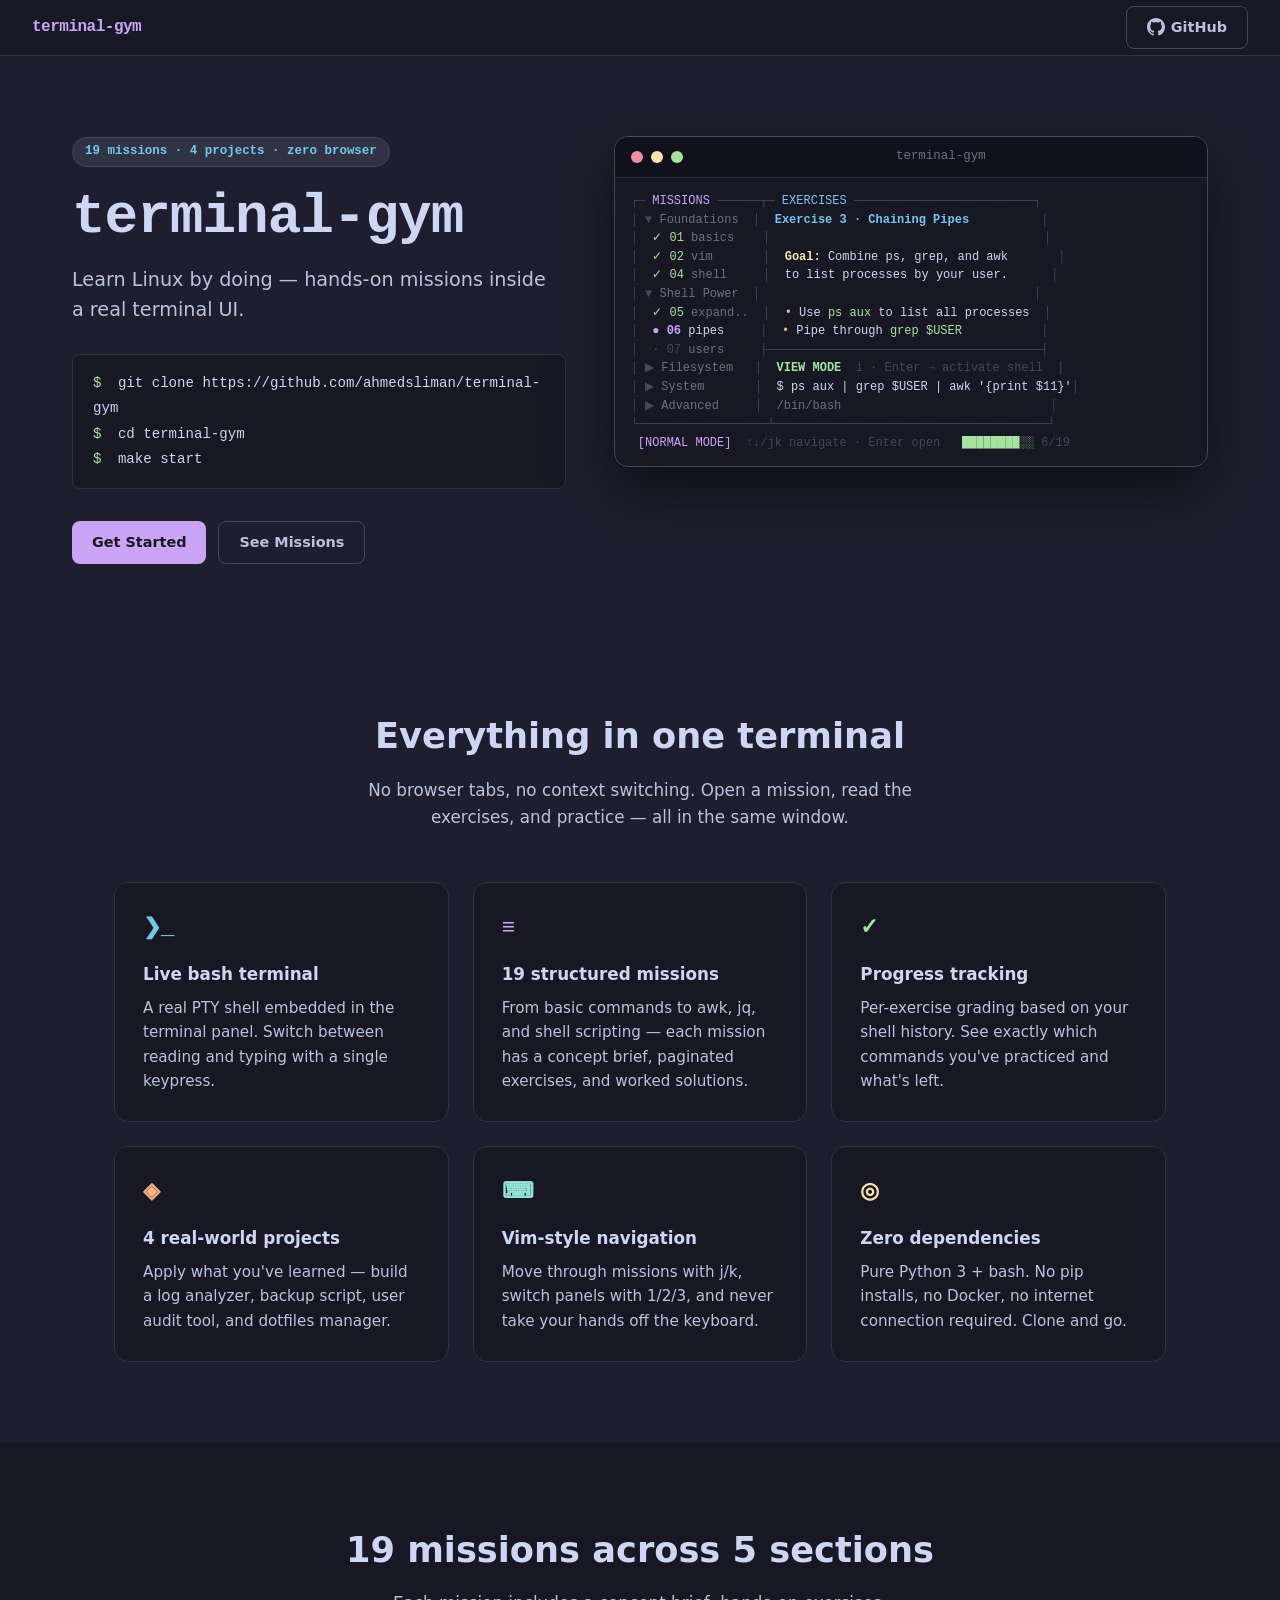
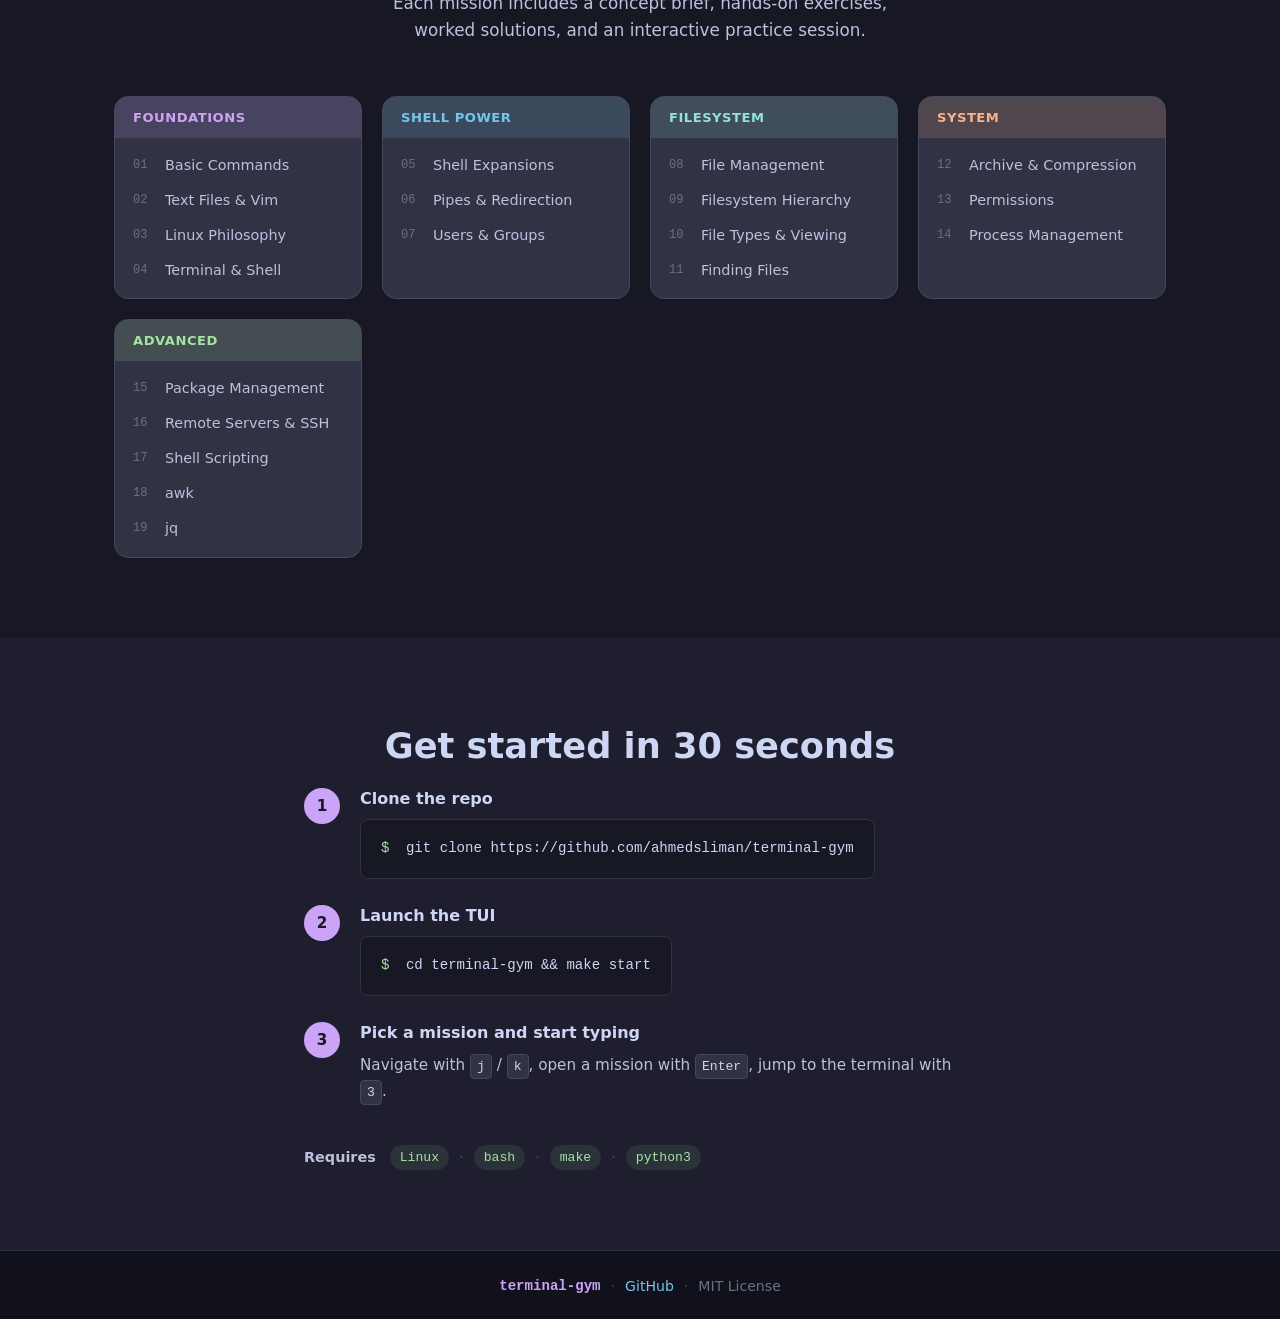
==== docs/index.html @ 7754f9b2 "Add GitHub Pages site (docs/) Dark Catppuccin Mocha themed landing page with: - TUI ASCII preview in" ====
<!DOCTYPE html>
<html lang="en">
<head>
  <meta charset="UTF-8" />
  <meta name="viewport" content="width=device-width, initial-scale=1.0" />
  <title>terminal-gym — Learn Linux by doing</title>
  <link rel="stylesheet" href="style.css" />
</head>
<body>

  <!-- ── Nav ─────────────────────────────────────────────────────────────── -->
  <nav>
    <span class="nav-logo">terminal-gym</span>
    <a href="https://github.com/ahmedsliman/terminal-gym" target="_blank" class="btn btn-ghost">
      <svg width="18" height="18" viewBox="0 0 24 24" fill="currentColor"><path d="M12 0C5.37 0 0 5.37 0 12c0 5.31 3.435 9.795 8.205 11.385.6.105.825-.255.825-.57 0-.285-.015-1.23-.015-2.235-3.015.555-3.795-.735-4.035-1.41-.135-.345-.72-1.41-1.23-1.695-.42-.225-1.02-.78-.015-.795.945-.015 1.62.87 1.845 1.23 1.08 1.815 2.805 1.305 3.495.99.105-.78.42-1.305.765-1.605-2.67-.3-5.46-1.335-5.46-5.925 0-1.305.465-2.385 1.23-3.225-.12-.3-.54-1.53.12-3.18 0 0 1.005-.315 3.3 1.23.96-.27 1.98-.405 3-.405s2.04.135 3 .405c2.295-1.56 3.3-1.23 3.3-1.23.66 1.65.24 2.88.12 3.18.765.84 1.23 1.905 1.23 3.225 0 4.605-2.805 5.625-5.475 5.925.435.375.81 1.095.81 2.22 0 1.605-.015 2.895-.015 3.3 0 .315.225.69.825.57A12.02 12.02 0 0 0 24 12c0-6.63-5.37-12-12-12z"/></svg>
      GitHub
    </a>
  </nav>

  <!-- ── Hero ─────────────────────────────────────────────────────────────── -->
  <header class="hero">
    <div class="hero-inner">
      <div class="badge">19 missions · 4 projects · zero browser</div>
      <h1>terminal-gym</h1>
      <p class="tagline">Learn Linux by doing — hands-on missions inside a real terminal UI.</p>
      <div class="codeblock hero-code">
        <span class="cb-prompt">$</span> git clone https://github.com/ahmedsliman/terminal-gym<br>
        <span class="cb-prompt">$</span> cd terminal-gym<br>
        <span class="cb-prompt">$</span> make start
      </div>
      <div class="hero-actions">
        <a href="https://github.com/ahmedsliman/terminal-gym" target="_blank" class="btn btn-primary">Get Started</a>
        <a href="#missions" class="btn btn-ghost">See Missions</a>
      </div>
    </div>

    <div class="tui-preview">
      <div class="tui-bar">
        <span class="tui-dot red"></span>
        <span class="tui-dot yellow"></span>
        <span class="tui-dot green"></span>
        <span class="tui-title">terminal-gym</span>
      </div>
      <pre class="tui-screen"><span class="dim">┌─</span><span class="mauve"> MISSIONS </span><span class="dim">──────┬─</span><span class="sapph"> EXERCISES </span><span class="dim">─────────────────────────┐</span>
<span class="dim">│</span> <span class="dim">▼</span> <span class="sub">Foundations  </span><span class="dim">│</span>  <span class="sapph bold">Exercise 3 · Chaining Pipes</span>          <span class="dim">│</span>
<span class="dim">│</span>  <span class="green">✓ 01</span> <span class="sub">basics    </span><span class="dim">│</span>                                      <span class="dim">│</span>
<span class="dim">│</span>  <span class="green">✓ 02</span> <span class="sub">vim       </span><span class="dim">│</span>  <span class="yellow bold">Goal:</span> <span class="text">Combine ps, grep, and awk</span>       <span class="dim">│</span>
<span class="dim">│</span>  <span class="green">✓ 04</span> <span class="sub">shell     </span><span class="dim">│</span>  <span class="text">to list processes by your user.</span>      <span class="dim">│</span>
<span class="dim">│</span> <span class="dim">▼</span> <span class="sub">Shell Power  </span><span class="dim">│</span>                                      <span class="dim">│</span>
<span class="dim">│</span>  <span class="green">✓ 05</span> <span class="sub">expand..  </span><span class="dim">│</span>  <span class="peach">•</span> <span class="text">Use </span><span class="grn">ps aux</span><span class="text"> to list all processes</span>  <span class="dim">│</span>
<span class="dim">│</span>  <span class="mauve bold">● 06</span> <span class="text">pipes     </span><span class="dim">│</span>  <span class="peach">•</span> <span class="text">Pipe through </span><span class="grn">grep $USER</span>           <span class="dim">│</span>
<span class="dim">│</span>  <span class="dim">· 07</span> <span class="sub">users     </span><span class="dim">├──────────────────────────────────────┤</span>
<span class="dim">│</span> <span class="dim">▶</span> <span class="sub">Filesystem   </span><span class="dim">│</span>  <span class="grn bold">VIEW MODE</span>  <span class="dim">i · Enter → activate shell</span>  <span class="dim">│</span>
<span class="dim">│</span> <span class="dim">▶</span> <span class="sub">System       </span><span class="dim">│</span>  <span class="text">$ ps aux | grep $USER | awk '{print $11}'</span><span class="dim">│</span>
<span class="dim">│</span> <span class="dim">▶</span> <span class="sub">Advanced     </span><span class="dim">│</span>  <span class="sub">/bin/bash</span>                             <span class="dim">│</span>
<span class="dim">└──────────────────┴──────────────────────────────────────┘</span>
 <span class="mauve">[NORMAL MODE]</span>  <span class="dim">↑↓/jk navigate · Enter open   </span><span class="grn">████████░░</span><span class="dim"> 6/19</span></pre>
    </div>
  </header>

  <!-- ── Features ─────────────────────────────────────────────────────────── -->
  <section class="section" id="features">
    <div class="container">
      <h2 class="section-title">Everything in one terminal</h2>
      <p class="section-sub">No browser tabs, no context switching. Open a mission, read the exercises, and practice — all in the same window.</p>
      <div class="features">

        <div class="feature">
          <div class="feature-icon sapph">❯_</div>
          <h3>Live bash terminal</h3>
          <p>A real PTY shell embedded in the terminal panel. Switch between reading and typing with a single keypress.</p>
        </div>

        <div class="feature">
          <div class="feature-icon mauve">≡</div>
          <h3>19 structured missions</h3>
          <p>From basic commands to awk, jq, and shell scripting — each mission has a concept brief, paginated exercises, and worked solutions.</p>
        </div>

        <div class="feature">
          <div class="feature-icon green">✓</div>
          <h3>Progress tracking</h3>
          <p>Per-exercise grading based on your shell history. See exactly which commands you've practiced and what's left.</p>
        </div>

        <div class="feature">
          <div class="feature-icon peach">◈</div>
          <h3>4 real-world projects</h3>
          <p>Apply what you've learned — build a log analyzer, backup script, user audit tool, and dotfiles manager.</p>
        </div>

        <div class="feature">
          <div class="feature-icon teal">⌨</div>
          <h3>Vim-style navigation</h3>
          <p>Move through missions with j/k, switch panels with 1/2/3, and never take your hands off the keyboard.</p>
        </div>

        <div class="feature">
          <div class="feature-icon yellow">◎</div>
          <h3>Zero dependencies</h3>
          <p>Pure Python 3 + bash. No pip installs, no Docker, no internet connection required. Clone and go.</p>
        </div>

      </div>
    </div>
  </section>

  <!-- ── Missions ──────────────────────────────────────────────────────────── -->
  <section class="section section-alt" id="missions">
    <div class="container">
      <h2 class="section-title">19 missions across 5 sections</h2>
      <p class="section-sub">Each mission includes a concept brief, hands-on exercises, worked solutions, and an interactive practice session.</p>

      <div class="missions-grid">

        <div class="mission-section">
          <div class="ms-header foundations">Foundations</div>
          <ul>
            <li><span class="num">01</span> Basic Commands</li>
            <li><span class="num">02</span> Text Files &amp; Vim</li>
            <li><span class="num">03</span> Linux Philosophy</li>
            <li><span class="num">04</span> Terminal &amp; Shell</li>
          </ul>
        </div>

        <div class="mission-section">
          <div class="ms-header shell-power">Shell Power</div>
          <ul>
            <li><span class="num">05</span> Shell Expansions</li>
            <li><span class="num">06</span> Pipes &amp; Redirection</li>
            <li><span class="num">07</span> Users &amp; Groups</li>
          </ul>
        </div>

        <div class="mission-section">
          <div class="ms-header filesystem">Filesystem</div>
          <ul>
            <li><span class="num">08</span> File Management</li>
            <li><span class="num">09</span> Filesystem Hierarchy</li>
            <li><span class="num">10</span> File Types &amp; Viewing</li>
            <li><span class="num">11</span> Finding Files</li>
          </ul>
        </div>

        <div class="mission-section">
          <div class="ms-header system">System</div>
          <ul>
            <li><span class="num">12</span> Archive &amp; Compression</li>
            <li><span class="num">13</span> Permissions</li>
            <li><span class="num">14</span> Process Management</li>
          </ul>
        </div>

        <div class="mission-section">
          <div class="ms-header advanced">Advanced</div>
          <ul>
            <li><span class="num">15</span> Package Management</li>
            <li><span class="num">16</span> Remote Servers &amp; SSH</li>
            <li><span class="num">17</span> Shell Scripting</li>
            <li><span class="num">18</span> awk</li>
            <li><span class="num">19</span> jq</li>
          </ul>
        </div>

      </div>
    </div>
  </section>

  <!-- ── Quick Start ───────────────────────────────────────────────────────── -->
  <section class="section" id="quickstart">
    <div class="container container-narrow">
      <h2 class="section-title">Get started in 30 seconds</h2>

      <div class="steps">
        <div class="step">
          <div class="step-num">1</div>
          <div class="step-body">
            <h4>Clone the repo</h4>
            <div class="codeblock">
              <span class="cb-prompt">$</span> git clone https://github.com/ahmedsliman/terminal-gym
            </div>
          </div>
        </div>

        <div class="step">
          <div class="step-num">2</div>
          <div class="step-body">
            <h4>Launch the TUI</h4>
            <div class="codeblock">
              <span class="cb-prompt">$</span> cd terminal-gym &amp;&amp; make start
            </div>
          </div>
        </div>

        <div class="step">
          <div class="step-num">3</div>
          <div class="step-body">
            <h4>Pick a mission and start typing</h4>
            <p class="step-desc">Navigate with <kbd>j</kbd> / <kbd>k</kbd>, open a mission with <kbd>Enter</kbd>, jump to the terminal with <kbd>3</kbd>.</p>
          </div>
        </div>
      </div>

      <div class="requires">
        <span class="req-label">Requires</span>
        <span class="req-item">Linux</span>
        <span class="req-sep">·</span>
        <span class="req-item">bash</span>
        <span class="req-sep">·</span>
        <span class="req-item">make</span>
        <span class="req-sep">·</span>
        <span class="req-item">python3</span>
      </div>
    </div>
  </section>

  <!-- ── Footer ───────────────────────────────────────────────────────────── -->
  <footer>
    <div class="container">
      <span class="footer-name">terminal-gym</span>
      <span class="footer-sep">·</span>
      <a href="https://github.com/ahmedsliman/terminal-gym" target="_blank">GitHub</a>
      <span class="footer-sep">·</span>
      <span class="dim">MIT License</span>
    </div>
  </footer>

</body>
</html>
---- docs/style.css ----
/* ── Catppuccin Mocha ────────────────────────────────────────────────────── */
:root {
  --base:    #1e1e2e;
  --mantle:  #181825;
  --crust:   #11111b;
  --surf0:   #313244;
  --surf1:   #45475a;
  --overlay: #6c7086;
  --sub1:    #bac2de;
  --text:    #cdd6f4;
  --green:   #a6e3a1;
  --blue:    #89b4fa;
  --mauve:   #cba4f7;
  --sapph:   #74c7ec;
  --teal:    #94e2d5;
  --peach:   #fab387;
  --yellow:  #f9e2af;
  --red:     #f38ba8;

  --radius: 8px;
  --radius-lg: 14px;
  --font-mono: 'JetBrains Mono', 'Fira Code', 'Cascadia Code', monospace;
  --font-sans: system-ui, -apple-system, 'Segoe UI', sans-serif;
}

/* ── Reset ───────────────────────────────────────────────────────────────── */
*, *::before, *::after { box-sizing: border-box; margin: 0; padding: 0; }
html { scroll-behavior: smooth; }
body {
  background: var(--base);
  color: var(--text);
  font-family: var(--font-sans);
  font-size: 16px;
  line-height: 1.6;
  -webkit-font-smoothing: antialiased;
}
a { color: var(--sapph); text-decoration: none; }
a:hover { color: var(--blue); }

/* ── Layout helpers ──────────────────────────────────────────────────────── */
.container       { max-width: 1100px; margin: 0 auto; padding: 0 24px; }
.container-narrow{ max-width: 720px;  margin: 0 auto; padding: 0 24px; }

/* ── Nav ─────────────────────────────────────────────────────────────────── */
nav {
  position: sticky; top: 0; z-index: 100;
  background: rgba(24,24,37,.85);
  backdrop-filter: blur(12px);
  border-bottom: 1px solid var(--surf0);
  display: flex; align-items: center; justify-content: space-between;
  padding: 0 32px; height: 56px;
}
.nav-logo {
  font-family: var(--font-mono);
  font-size: 1rem; font-weight: 700;
  color: var(--mauve);
  letter-spacing: -.5px;
}

/* ── Buttons ─────────────────────────────────────────────────────────────── */
.btn {
  display: inline-flex; align-items: center; gap: 6px;
  padding: 9px 20px; border-radius: var(--radius);
  font-size: .9rem; font-weight: 600; cursor: pointer;
  transition: opacity .15s, transform .1s;
  border: none;
}
.btn:hover { opacity: .85; transform: translateY(-1px); }
.btn-primary {
  background: var(--mauve);
  color: var(--mantle);
}
.btn-ghost {
  background: transparent;
  color: var(--sub1);
  border: 1px solid var(--surf1);
}
.btn-ghost:hover { color: var(--text); border-color: var(--overlay); }

/* ── Hero ────────────────────────────────────────────────────────────────── */
.hero {
  display: flex; align-items: flex-start;
  gap: 48px; padding: 80px 32px 64px;
  max-width: 1200px; margin: 0 auto;
  flex-wrap: wrap;
}
.hero-inner { flex: 1; min-width: 300px; }

.badge {
  display: inline-block;
  background: var(--surf0);
  color: var(--sapph);
  font-family: var(--font-mono);
  font-size: .78rem; font-weight: 600;
  padding: 4px 12px; border-radius: 20px;
  margin-bottom: 20px;
  border: 1px solid var(--surf1);
}

.hero h1 {
  font-family: var(--font-mono);
  font-size: clamp(2.2rem, 5vw, 3.5rem);
  font-weight: 800;
  color: var(--text);
  letter-spacing: -1px;
  margin-bottom: 16px;
  line-height: 1.1;
}

.tagline {
  font-size: 1.2rem;
  color: var(--sub1);
  max-width: 480px;
  margin-bottom: 28px;
}

.hero-code {
  margin-bottom: 32px;
  font-size: .88rem;
  line-height: 2;
}

.hero-actions { display: flex; gap: 12px; flex-wrap: wrap; }

/* ── TUI Preview ─────────────────────────────────────────────────────────── */
.tui-preview {
  flex: 1.2; min-width: 340px;
  background: var(--mantle);
  border: 1px solid var(--surf1);
  border-radius: var(--radius-lg);
  overflow: hidden;
  box-shadow: 0 24px 60px rgba(0,0,0,.5);
}

.tui-bar {
  display: flex; align-items: center; gap: 8px;
  background: var(--crust);
  padding: 10px 16px;
  border-bottom: 1px solid var(--surf0);
}
.tui-dot {
  width: 12px; height: 12px; border-radius: 50%;
}
.tui-dot.red    { background: var(--red); }
.tui-dot.yellow { background: var(--yellow); }
.tui-dot.green  { background: var(--green); }
.tui-title {
  font-family: var(--font-mono);
  font-size: .78rem;
  color: var(--overlay);
  margin-left: auto; margin-right: auto;
}

.tui-screen {
  font-family: var(--font-mono);
  font-size: .75rem;
  line-height: 1.55;
  padding: 14px 16px;
  white-space: pre;
  overflow-x: auto;
  color: var(--text);
}

/* inline color helpers for tui-screen */
.tui-screen .dim    { color: var(--surf1); }
.tui-screen .sub    { color: var(--overlay); }
.tui-screen .text   { color: var(--text); }
.tui-screen .sapph  { color: var(--sapph); }
.tui-screen .mauve  { color: var(--mauve); }
.tui-screen .green  { color: var(--green); }
.tui-screen .grn    { color: var(--green); }
.tui-screen .peach  { color: var(--peach); }
.tui-screen .yellow { color: var(--yellow); }
.tui-screen .teal   { color: var(--teal); }
.tui-screen .bold   { font-weight: 700; }

/* ── Code blocks ─────────────────────────────────────────────────────────── */
.codeblock {
  background: var(--mantle);
  border: 1px solid var(--surf0);
  border-radius: var(--radius);
  padding: 16px 20px;
  font-family: var(--font-mono);
  color: var(--text);
  font-size: .88rem;
  line-height: 1.8;
}
.cb-prompt { color: var(--green); user-select: none; margin-right: 8px; }

/* ── Sections ────────────────────────────────────────────────────────────── */
.section { padding: 80px 0; }
.section-alt { background: var(--mantle); }

.section-title {
  font-size: clamp(1.6rem, 3vw, 2.2rem);
  font-weight: 700;
  text-align: center;
  margin-bottom: 12px;
  color: var(--text);
}
.section-sub {
  text-align: center;
  color: var(--sub1);
  max-width: 560px;
  margin: 0 auto 52px;
  font-size: 1.05rem;
}

/* ── Features grid ───────────────────────────────────────────────────────── */
.features {
  display: grid;
  grid-template-columns: repeat(auto-fit, minmax(280px, 1fr));
  gap: 24px;
}
.feature {
  background: var(--mantle);
  border: 1px solid var(--surf0);
  border-radius: var(--radius-lg);
  padding: 28px;
  transition: border-color .2s, transform .2s;
}
.feature:hover { border-color: var(--surf1); transform: translateY(-2px); }
.section-alt .feature { background: var(--surf0); }

.feature-icon {
  font-family: var(--font-mono);
  font-size: 1.4rem; font-weight: 800;
  margin-bottom: 14px;
}
.feature-icon.sapph  { color: var(--sapph); }
.feature-icon.mauve  { color: var(--mauve); }
.feature-icon.green  { color: var(--green); }
.feature-icon.peach  { color: var(--peach); }
.feature-icon.teal   { color: var(--teal);  }
.feature-icon.yellow { color: var(--yellow);}

.feature h3 {
  font-size: 1.05rem; font-weight: 700;
  color: var(--text);
  margin-bottom: 8px;
}
.feature p { color: var(--sub1); font-size: .95rem; line-height: 1.6; }

/* ── Missions grid ───────────────────────────────────────────────────────── */
.missions-grid {
  display: grid;
  grid-template-columns: repeat(auto-fit, minmax(200px, 1fr));
  gap: 20px;
}
.mission-section {
  background: var(--surf0);
  border-radius: var(--radius-lg);
  overflow: hidden;
  border: 1px solid var(--surf1);
}
.ms-header {
  padding: 10px 18px;
  font-size: .82rem; font-weight: 700;
  letter-spacing: .5px;
  text-transform: uppercase;
}
.ms-header.foundations { background: rgba(203,164,247,.15); color: var(--mauve); }
.ms-header.shell-power { background: rgba(116,199,236,.15); color: var(--sapph); }
.ms-header.filesystem  { background: rgba(148,226,213,.15); color: var(--teal);  }
.ms-header.system      { background: rgba(250,179,135,.15); color: var(--peach); }
.ms-header.advanced    { background: rgba(166,227,161,.15); color: var(--green); }

.mission-section ul {
  list-style: none;
  padding: 10px 0;
}
.mission-section li {
  display: flex; align-items: center; gap: 10px;
  padding: 6px 18px;
  color: var(--sub1);
  font-size: .9rem;
  transition: background .1s;
}
.mission-section li:hover { background: var(--surf1); color: var(--text); }
.num {
  font-family: var(--font-mono);
  font-size: .75rem;
  color: var(--overlay);
  min-width: 22px;
}

/* ── Steps ───────────────────────────────────────────────────────────────── */
.steps { display: flex; flex-direction: column; gap: 24px; margin-bottom: 40px; }
.step  { display: flex; align-items: flex-start; gap: 20px; }
.step-num {
  flex-shrink: 0;
  width: 36px; height: 36px;
  border-radius: 50%;
  background: var(--mauve);
  color: var(--mantle);
  font-weight: 800; font-size: .95rem;
  display: flex; align-items: center; justify-content: center;
  margin-top: 2px;
}
.step-body h4 {
  font-size: 1rem; font-weight: 700;
  color: var(--text);
  margin-bottom: 8px;
}
.step-desc {
  color: var(--sub1);
  font-size: .95rem;
  margin-top: 8px;
}

kbd {
  display: inline-block;
  background: var(--surf0);
  border: 1px solid var(--surf1);
  border-radius: 4px;
  padding: 1px 6px;
  font-family: var(--font-mono);
  font-size: .82rem;
  color: var(--text);
}

/* ── Requires ────────────────────────────────────────────────────────────── */
.requires {
  display: flex; align-items: center; gap: 10px;
  flex-wrap: wrap;
  color: var(--overlay);
  font-size: .9rem;
}
.req-label {
  font-weight: 700;
  color: var(--sub1);
  margin-right: 4px;
}
.req-item {
  font-family: var(--font-mono);
  font-size: .82rem;
  color: var(--green);
  background: rgba(166,227,161,.1);
  padding: 2px 10px;
  border-radius: 20px;
}
.req-sep { color: var(--surf1); }

/* ── Footer ──────────────────────────────────────────────────────────────── */
footer {
  background: var(--crust);
  border-top: 1px solid var(--surf0);
  padding: 24px;
  text-align: center;
  font-size: .88rem;
  color: var(--overlay);
}
footer .container { display: flex; justify-content: center; align-items: center; gap: 10px; }
.footer-name { font-family: var(--font-mono); font-weight: 700; color: var(--mauve); }
.footer-sep  { color: var(--surf1); }

/* ── Responsive ──────────────────────────────────────────────────────────── */
@media (max-width: 768px) {
  .hero { flex-direction: column; padding: 48px 20px 40px; gap: 36px; }
  .tui-preview { width: 100%; }
  nav { padding: 0 20px; }
  .section { padding: 56px 0; }
}
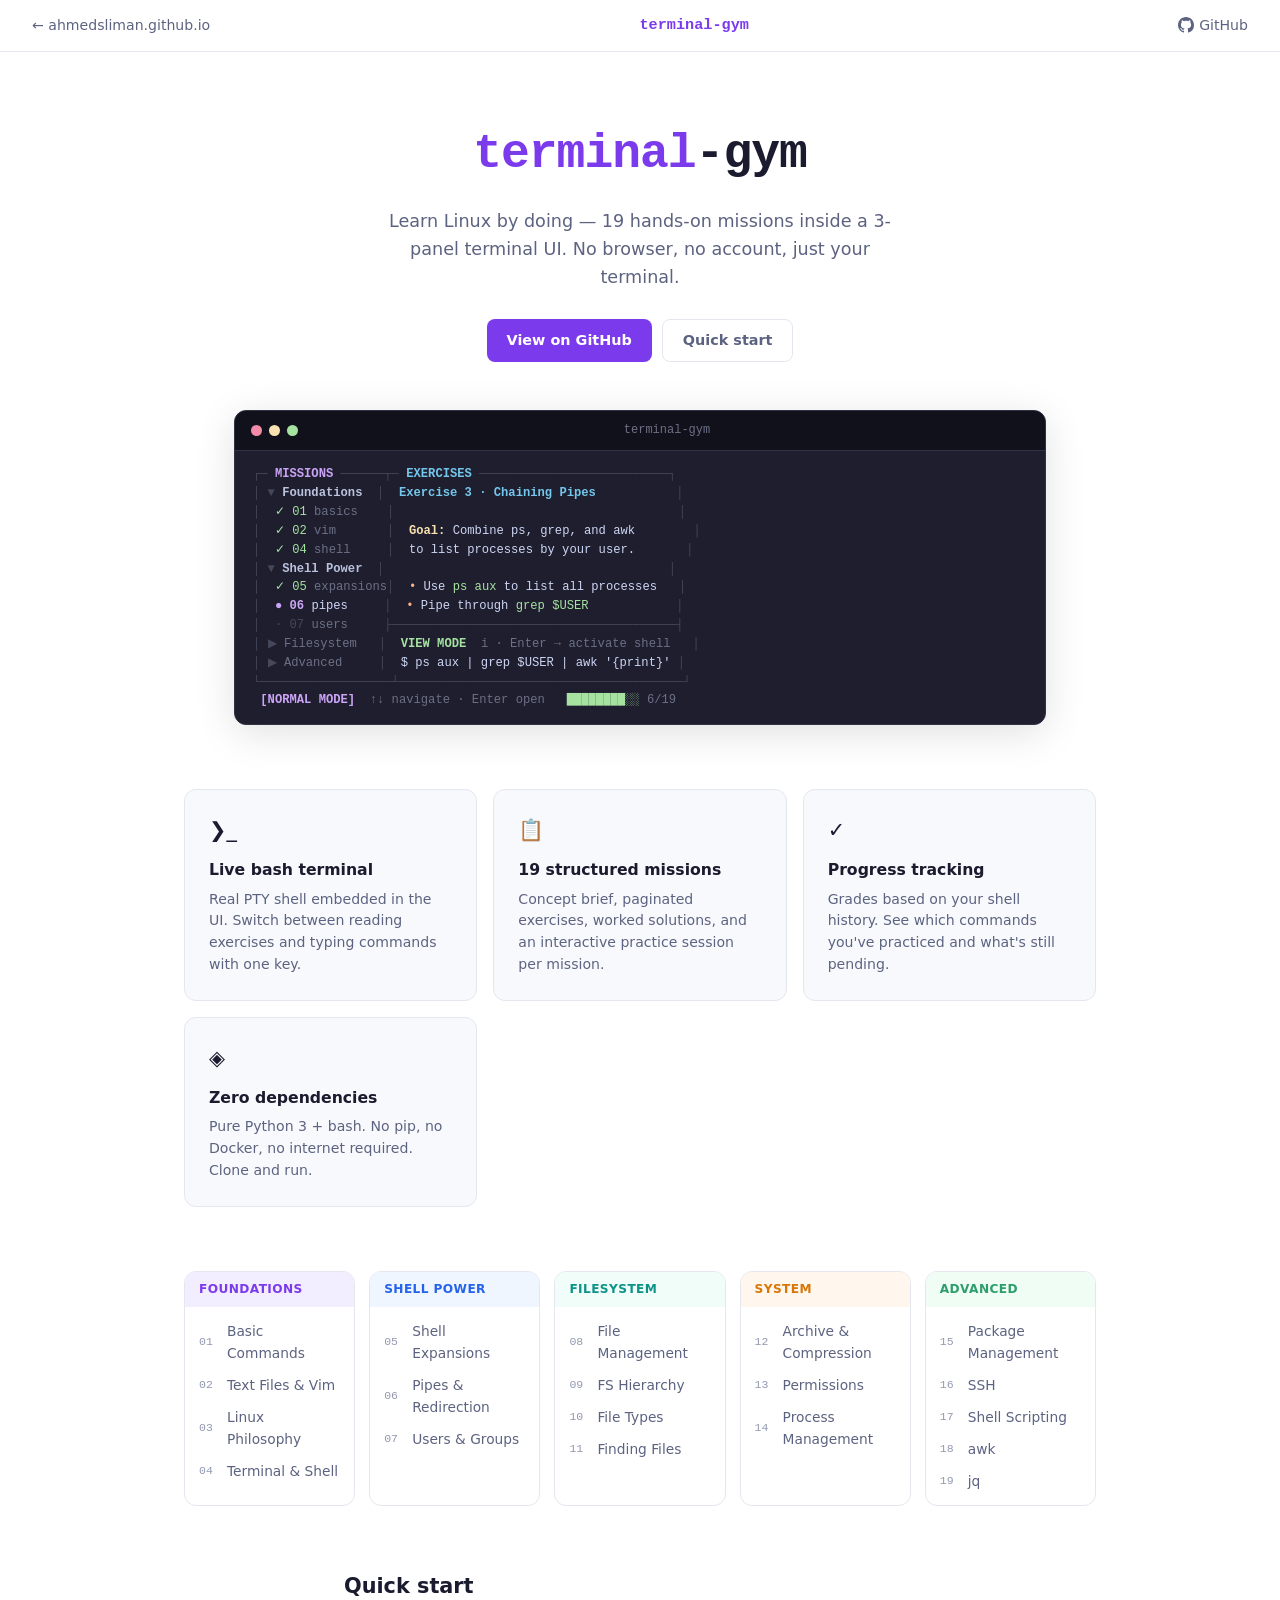
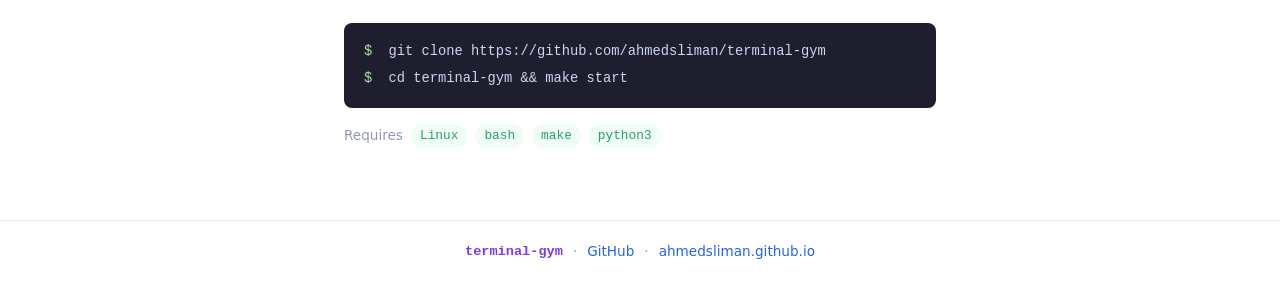
==== commit aece1b9a: "Redesign site: light theme, shorter layout, back-link to portfolio - Light color scheme (white/grey," ====
--- a/docs/index.html
+++ b/docs/index.html
@@ -8,221 +8,152 @@
 </head>
 <body>
 
-  <!-- ── Nav ─────────────────────────────────────────────────────────────── -->
   <nav>
+    <a href="https://ahmedsliman.github.io/" class="nav-back">
+      ← ahmedsliman.github.io
+    </a>
     <span class="nav-logo">terminal-gym</span>
-    <a href="https://github.com/ahmedsliman/terminal-gym" target="_blank" class="btn btn-ghost">
-      <svg width="18" height="18" viewBox="0 0 24 24" fill="currentColor"><path d="M12 0C5.37 0 0 5.37 0 12c0 5.31 3.435 9.795 8.205 11.385.6.105.825-.255.825-.57 0-.285-.015-1.23-.015-2.235-3.015.555-3.795-.735-4.035-1.41-.135-.345-.72-1.41-1.23-1.695-.42-.225-1.02-.78-.015-.795.945-.015 1.62.87 1.845 1.23 1.08 1.815 2.805 1.305 3.495.99.105-.78.42-1.305.765-1.605-2.67-.3-5.46-1.335-5.46-5.925 0-1.305.465-2.385 1.23-3.225-.12-.3-.54-1.53.12-3.18 0 0 1.005-.315 3.3 1.23.96-.27 1.98-.405 3-.405s2.04.135 3 .405c2.295-1.56 3.3-1.23 3.3-1.23.66 1.65.24 2.88.12 3.18.765.84 1.23 1.905 1.23 3.225 0 4.605-2.805 5.625-5.475 5.925.435.375.81 1.095.81 2.22 0 1.605-.015 2.895-.015 3.3 0 .315.225.69.825.57A12.02 12.02 0 0 0 24 12c0-6.63-5.37-12-12-12z"/></svg>
+    <a href="https://github.com/ahmedsliman/terminal-gym" target="_blank" class="nav-gh">
+      <svg width="16" height="16" viewBox="0 0 24 24" fill="currentColor"><path d="M12 0C5.37 0 0 5.37 0 12c0 5.31 3.435 9.795 8.205 11.385.6.105.825-.255.825-.57 0-.285-.015-1.23-.015-2.235-3.015.555-3.795-.735-4.035-1.41-.135-.345-.72-1.41-1.23-1.695-.42-.225-1.02-.78-.015-.795.945-.015 1.62.87 1.845 1.23 1.08 1.815 2.805 1.305 3.495.99.105-.78.42-1.305.765-1.605-2.67-.3-5.46-1.335-5.46-5.925 0-1.305.465-2.385 1.23-3.225-.12-.3-.54-1.53.12-3.18 0 0 1.005-.315 3.3 1.23.96-.27 1.98-.405 3-.405s2.04.135 3 .405c2.295-1.56 3.3-1.23 3.3-1.23.66 1.65.24 2.88.12 3.18.765.84 1.23 1.905 1.23 3.225 0 4.605-2.805 5.625-5.475 5.925.435.375.81 1.095.81 2.22 0 1.605-.015 2.895-.015 3.3 0 .315.225.69.825.57A12.02 12.02 0 0 0 24 12c0-6.63-5.37-12-12-12z"/></svg>
       GitHub
     </a>
   </nav>
 
-  <!-- ── Hero ─────────────────────────────────────────────────────────────── -->
-  <header class="hero">
-    <div class="hero-inner">
-      <div class="badge">19 missions · 4 projects · zero browser</div>
-      <h1>terminal-gym</h1>
-      <p class="tagline">Learn Linux by doing — hands-on missions inside a real terminal UI.</p>
-      <div class="codeblock hero-code">
-        <span class="cb-prompt">$</span> git clone https://github.com/ahmedsliman/terminal-gym<br>
-        <span class="cb-prompt">$</span> cd terminal-gym<br>
-        <span class="cb-prompt">$</span> make start
-      </div>
-      <div class="hero-actions">
-        <a href="https://github.com/ahmedsliman/terminal-gym" target="_blank" class="btn btn-primary">Get Started</a>
-        <a href="#missions" class="btn btn-ghost">See Missions</a>
-      </div>
+  <!-- Hero -->
+  <section class="hero">
+    <h1><span>terminal</span>-gym</h1>
+    <p>Learn Linux by doing — 19 hands-on missions inside a 3-panel terminal UI. No browser, no account, just your terminal.</p>
+    <div class="hero-actions">
+      <a href="https://github.com/ahmedsliman/terminal-gym" target="_blank" class="btn btn-primary">View on GitHub</a>
+      <a href="#quickstart" class="btn btn-ghost">Quick start</a>
     </div>
+  </section>
 
+  <!-- TUI preview -->
+  <div class="tui-wrap">
     <div class="tui-preview">
       <div class="tui-bar">
-        <span class="tui-dot red"></span>
-        <span class="tui-dot yellow"></span>
-        <span class="tui-dot green"></span>
+        <span class="tui-dot r"></span>
+        <span class="tui-dot y"></span>
+        <span class="tui-dot g"></span>
         <span class="tui-title">terminal-gym</span>
       </div>
-      <pre class="tui-screen"><span class="dim">┌─</span><span class="mauve"> MISSIONS </span><span class="dim">──────┬─</span><span class="sapph"> EXERCISES </span><span class="dim">─────────────────────────┐</span>
-<span class="dim">│</span> <span class="dim">▼</span> <span class="sub">Foundations  </span><span class="dim">│</span>  <span class="sapph bold">Exercise 3 · Chaining Pipes</span>          <span class="dim">│</span>
-<span class="dim">│</span>  <span class="green">✓ 01</span> <span class="sub">basics    </span><span class="dim">│</span>                                      <span class="dim">│</span>
-<span class="dim">│</span>  <span class="green">✓ 02</span> <span class="sub">vim       </span><span class="dim">│</span>  <span class="yellow bold">Goal:</span> <span class="text">Combine ps, grep, and awk</span>       <span class="dim">│</span>
-<span class="dim">│</span>  <span class="green">✓ 04</span> <span class="sub">shell     </span><span class="dim">│</span>  <span class="text">to list processes by your user.</span>      <span class="dim">│</span>
-<span class="dim">│</span> <span class="dim">▼</span> <span class="sub">Shell Power  </span><span class="dim">│</span>                                      <span class="dim">│</span>
-<span class="dim">│</span>  <span class="green">✓ 05</span> <span class="sub">expand..  </span><span class="dim">│</span>  <span class="peach">•</span> <span class="text">Use </span><span class="grn">ps aux</span><span class="text"> to list all processes</span>  <span class="dim">│</span>
-<span class="dim">│</span>  <span class="mauve bold">● 06</span> <span class="text">pipes     </span><span class="dim">│</span>  <span class="peach">•</span> <span class="text">Pipe through </span><span class="grn">grep $USER</span>           <span class="dim">│</span>
-<span class="dim">│</span>  <span class="dim">· 07</span> <span class="sub">users     </span><span class="dim">├──────────────────────────────────────┤</span>
-<span class="dim">│</span> <span class="dim">▶</span> <span class="sub">Filesystem   </span><span class="dim">│</span>  <span class="grn bold">VIEW MODE</span>  <span class="dim">i · Enter → activate shell</span>  <span class="dim">│</span>
-<span class="dim">│</span> <span class="dim">▶</span> <span class="sub">System       </span><span class="dim">│</span>  <span class="text">$ ps aux | grep $USER | awk '{print $11}'</span><span class="dim">│</span>
-<span class="dim">│</span> <span class="dim">▶</span> <span class="sub">Advanced     </span><span class="dim">│</span>  <span class="sub">/bin/bash</span>                             <span class="dim">│</span>
-<span class="dim">└──────────────────┴──────────────────────────────────────┘</span>
- <span class="mauve">[NORMAL MODE]</span>  <span class="dim">↑↓/jk navigate · Enter open   </span><span class="grn">████████░░</span><span class="dim"> 6/19</span></pre>
+      <pre class="tui-screen"><span class="d">┌─</span><span class="mv b"> MISSIONS </span><span class="d">──────┬─</span><span class="sp b"> EXERCISES </span><span class="d">──────────────────────────┐</span>
+<span class="d">│</span> <span class="d">▼</span> <span class="b" style="color:#bac2de">Foundations  </span><span class="d">│</span>  <span class="sp b">Exercise 3 · Chaining Pipes</span>           <span class="d">│</span>
+<span class="d">│</span>  <span class="gn">✓ 01</span> <span class="s">basics    </span><span class="d">│</span>                                       <span class="d">│</span>
+<span class="d">│</span>  <span class="gn">✓ 02</span> <span class="s">vim       </span><span class="d">│</span>  <span class="yl">Goal:</span> <span class="t">Combine ps, grep, and awk</span>        <span class="d">│</span>
+<span class="d">│</span>  <span class="gn">✓ 04</span> <span class="s">shell     </span><span class="d">│</span>  <span class="t">to list processes by your user.</span>       <span class="d">│</span>
+<span class="d">│</span> <span class="d">▼</span> <span class="b" style="color:#bac2de">Shell Power  </span><span class="d">│</span>                                       <span class="d">│</span>
+<span class="d">│</span>  <span class="gn">✓ 05</span> <span class="s">expansions</span><span class="d">│</span>  <span class="pc">•</span> <span class="t">Use </span><span class="gn">ps aux</span><span class="t"> to list all processes</span>   <span class="d">│</span>
+<span class="d">│</span>  <span class="mv b">● 06</span> <span class="t">pipes     </span><span class="d">│</span>  <span class="pc">•</span> <span class="t">Pipe through </span><span class="gn">grep $USER</span>            <span class="d">│</span>
+<span class="d">│</span>  <span class="d">· 07</span> <span class="s">users     </span><span class="d">├───────────────────────────────────────┤</span>
+<span class="d">│</span> <span class="d">▶</span> <span class="s">Filesystem   </span><span class="d">│</span>  <span class="gn b">VIEW MODE</span>  <span class="s">i · Enter → activate shell</span>   <span class="d">│</span>
+<span class="d">│</span> <span class="d">▶</span> <span class="s">Advanced     </span><span class="d">│</span>  <span class="t">$ ps aux | grep $USER | awk '{print}'</span> <span class="d">│</span>
+<span class="d">└──────────────────┴───────────────────────────────────────┘</span>
+ <span class="mv">[NORMAL MODE]</span>  <span class="s">↑↓ navigate · Enter open</span>   <span class="gn">████████░░</span><span class="s"> 6/19</span></pre>
     </div>
-  </header>
+  </div>
 
-  <!-- ── Features ─────────────────────────────────────────────────────────── -->
-  <section class="section" id="features">
+  <!-- Features -->
+  <section class="features">
     <div class="container">
-      <h2 class="section-title">Everything in one terminal</h2>
-      <p class="section-sub">No browser tabs, no context switching. Open a mission, read the exercises, and practice — all in the same window.</p>
-      <div class="features">
-
-        <div class="feature">
-          <div class="feature-icon sapph">❯_</div>
-          <h3>Live bash terminal</h3>
-          <p>A real PTY shell embedded in the terminal panel. Switch between reading and typing with a single keypress.</p>
-        </div>
-
-        <div class="feature">
-          <div class="feature-icon mauve">≡</div>
-          <h3>19 structured missions</h3>
-          <p>From basic commands to awk, jq, and shell scripting — each mission has a concept brief, paginated exercises, and worked solutions.</p>
-        </div>
-
-        <div class="feature">
-          <div class="feature-icon green">✓</div>
-          <h3>Progress tracking</h3>
-          <p>Per-exercise grading based on your shell history. See exactly which commands you've practiced and what's left.</p>
-        </div>
-
-        <div class="feature">
-          <div class="feature-icon peach">◈</div>
-          <h3>4 real-world projects</h3>
-          <p>Apply what you've learned — build a log analyzer, backup script, user audit tool, and dotfiles manager.</p>
-        </div>
-
-        <div class="feature">
-          <div class="feature-icon teal">⌨</div>
-          <h3>Vim-style navigation</h3>
-          <p>Move through missions with j/k, switch panels with 1/2/3, and never take your hands off the keyboard.</p>
-        </div>
-
-        <div class="feature">
-          <div class="feature-icon yellow">◎</div>
-          <h3>Zero dependencies</h3>
-          <p>Pure Python 3 + bash. No pip installs, no Docker, no internet connection required. Clone and go.</p>
-        </div>
-
+      <div class="feat">
+        <div class="feat-icon">❯_</div>
+        <h3>Live bash terminal</h3>
+        <p>Real PTY shell embedded in the UI. Switch between reading exercises and typing commands with one key.</p>
+      </div>
+      <div class="feat">
+        <div class="feat-icon">📋</div>
+        <h3>19 structured missions</h3>
+        <p>Concept brief, paginated exercises, worked solutions, and an interactive practice session per mission.</p>
+      </div>
+      <div class="feat">
+        <div class="feat-icon">✓</div>
+        <h3>Progress tracking</h3>
+        <p>Grades based on your shell history. See which commands you've practiced and what's still pending.</p>
+      </div>
+      <div class="feat">
+        <div class="feat-icon">◈</div>
+        <h3>Zero dependencies</h3>
+        <p>Pure Python 3 + bash. No pip, no Docker, no internet required. Clone and run.</p>
       </div>
     </div>
   </section>
 
-  <!-- ── Missions ──────────────────────────────────────────────────────────── -->
-  <section class="section section-alt" id="missions">
+  <!-- Missions -->
+  <section class="missions">
     <div class="container">
-      <h2 class="section-title">19 missions across 5 sections</h2>
-      <p class="section-sub">Each mission includes a concept brief, hands-on exercises, worked solutions, and an interactive practice session.</p>
-
-      <div class="missions-grid">
-
-        <div class="mission-section">
-          <div class="ms-header foundations">Foundations</div>
-          <ul>
-            <li><span class="num">01</span> Basic Commands</li>
-            <li><span class="num">02</span> Text Files &amp; Vim</li>
-            <li><span class="num">03</span> Linux Philosophy</li>
-            <li><span class="num">04</span> Terminal &amp; Shell</li>
-          </ul>
-        </div>
-
-        <div class="mission-section">
-          <div class="ms-header shell-power">Shell Power</div>
-          <ul>
-            <li><span class="num">05</span> Shell Expansions</li>
-            <li><span class="num">06</span> Pipes &amp; Redirection</li>
-            <li><span class="num">07</span> Users &amp; Groups</li>
-          </ul>
-        </div>
-
-        <div class="mission-section">
-          <div class="ms-header filesystem">Filesystem</div>
-          <ul>
-            <li><span class="num">08</span> File Management</li>
-            <li><span class="num">09</span> Filesystem Hierarchy</li>
-            <li><span class="num">10</span> File Types &amp; Viewing</li>
-            <li><span class="num">11</span> Finding Files</li>
-          </ul>
-        </div>
-
-        <div class="mission-section">
-          <div class="ms-header system">System</div>
-          <ul>
-            <li><span class="num">12</span> Archive &amp; Compression</li>
-            <li><span class="num">13</span> Permissions</li>
-            <li><span class="num">14</span> Process Management</li>
-          </ul>
-        </div>
-
-        <div class="mission-section">
-          <div class="ms-header advanced">Advanced</div>
-          <ul>
-            <li><span class="num">15</span> Package Management</li>
-            <li><span class="num">16</span> Remote Servers &amp; SSH</li>
-            <li><span class="num">17</span> Shell Scripting</li>
-            <li><span class="num">18</span> awk</li>
-            <li><span class="num">19</span> jq</li>
-          </ul>
-        </div>
-
+      <div class="ms">
+        <div class="ms-head a">Foundations</div>
+        <ul>
+          <li><span class="n">01</span> Basic Commands</li>
+          <li><span class="n">02</span> Text Files &amp; Vim</li>
+          <li><span class="n">03</span> Linux Philosophy</li>
+          <li><span class="n">04</span> Terminal &amp; Shell</li>
+        </ul>
+      </div>
+      <div class="ms">
+        <div class="ms-head b">Shell Power</div>
+        <ul>
+          <li><span class="n">05</span> Shell Expansions</li>
+          <li><span class="n">06</span> Pipes &amp; Redirection</li>
+          <li><span class="n">07</span> Users &amp; Groups</li>
+        </ul>
+      </div>
+      <div class="ms">
+        <div class="ms-head c">Filesystem</div>
+        <ul>
+          <li><span class="n">08</span> File Management</li>
+          <li><span class="n">09</span> FS Hierarchy</li>
+          <li><span class="n">10</span> File Types</li>
+          <li><span class="n">11</span> Finding Files</li>
+        </ul>
+      </div>
+      <div class="ms">
+        <div class="ms-head d">System</div>
+        <ul>
+          <li><span class="n">12</span> Archive &amp; Compression</li>
+          <li><span class="n">13</span> Permissions</li>
+          <li><span class="n">14</span> Process Management</li>
+        </ul>
+      </div>
+      <div class="ms">
+        <div class="ms-head e">Advanced</div>
+        <ul>
+          <li><span class="n">15</span> Package Management</li>
+          <li><span class="n">16</span> SSH</li>
+          <li><span class="n">17</span> Shell Scripting</li>
+          <li><span class="n">18</span> awk</li>
+          <li><span class="n">19</span> jq</li>
+        </ul>
       </div>
     </div>
   </section>
 
-  <!-- ── Quick Start ───────────────────────────────────────────────────────── -->
-  <section class="section" id="quickstart">
-    <div class="container container-narrow">
-      <h2 class="section-title">Get started in 30 seconds</h2>
-
-      <div class="steps">
-        <div class="step">
-          <div class="step-num">1</div>
-          <div class="step-body">
-            <h4>Clone the repo</h4>
-            <div class="codeblock">
-              <span class="cb-prompt">$</span> git clone https://github.com/ahmedsliman/terminal-gym
-            </div>
-          </div>
-        </div>
-
-        <div class="step">
-          <div class="step-num">2</div>
-          <div class="step-body">
-            <h4>Launch the TUI</h4>
-            <div class="codeblock">
-              <span class="cb-prompt">$</span> cd terminal-gym &amp;&amp; make start
-            </div>
-          </div>
-        </div>
-
-        <div class="step">
-          <div class="step-num">3</div>
-          <div class="step-body">
-            <h4>Pick a mission and start typing</h4>
-            <p class="step-desc">Navigate with <kbd>j</kbd> / <kbd>k</kbd>, open a mission with <kbd>Enter</kbd>, jump to the terminal with <kbd>3</kbd>.</p>
-          </div>
-        </div>
+  <!-- Quick start -->
+  <section class="quickstart" id="quickstart">
+    <div class="container">
+      <p class="qs-title">Quick start</p>
+      <div class="codeblock">
+        <span class="p">$</span> git clone https://github.com/ahmedsliman/terminal-gym<br>
+        <span class="p">$</span> cd terminal-gym &amp;&amp; make start
       </div>
-
       <div class="requires">
-        <span class="req-label">Requires</span>
-        <span class="req-item">Linux</span>
-        <span class="req-sep">·</span>
-        <span class="req-item">bash</span>
-        <span class="req-sep">·</span>
-        <span class="req-item">make</span>
-        <span class="req-sep">·</span>
-        <span class="req-item">python3</span>
+        <span>Requires</span>
+        <span class="req">Linux</span>
+        <span class="req">bash</span>
+        <span class="req">make</span>
+        <span class="req">python3</span>
       </div>
     </div>
   </section>
 
-  <!-- ── Footer ───────────────────────────────────────────────────────────── -->
   <footer>
-    <div class="container">
-      <span class="footer-name">terminal-gym</span>
-      <span class="footer-sep">·</span>
-      <a href="https://github.com/ahmedsliman/terminal-gym" target="_blank">GitHub</a>
-      <span class="footer-sep">·</span>
-      <span class="dim">MIT License</span>
-    </div>
+    <span class="fl">terminal-gym</span>
+    <span>·</span>
+    <a href="https://github.com/ahmedsliman/terminal-gym" target="_blank">GitHub</a>
+    <span>·</span>
+    <a href="https://ahmedsliman.github.io/">ahmedsliman.github.io</a>
   </footer>
 
 </body>
--- a/docs/style.css
+++ b/docs/style.css
@@ -1,363 +1,219 @@
-/* ── Catppuccin Mocha ────────────────────────────────────────────────────── */
 :root {
-  --base:    #1e1e2e;
-  --mantle:  #181825;
-  --crust:   #11111b;
-  --surf0:   #313244;
-  --surf1:   #45475a;
-  --overlay: #6c7086;
-  --sub1:    #bac2de;
-  --text:    #cdd6f4;
-  --green:   #a6e3a1;
-  --blue:    #89b4fa;
-  --mauve:   #cba4f7;
-  --sapph:   #74c7ec;
-  --teal:    #94e2d5;
-  --peach:   #fab387;
-  --yellow:  #f9e2af;
-  --red:     #f38ba8;
+  --bg:      #ffffff;
+  --bg-soft: #f8f9fc;
+  --border:  #e4e7ef;
+  --text:    #1a1b2e;
+  --sub:     #5c6380;
+  --dim:     #9299b0;
+  --green:   #2d9e6b;
+  --mauve:   #7c3aed;
+  --sapph:   #2563eb;
+  --peach:   #d97706;
+  --teal:    #0d9488;
+  --red:     #dc2626;
 
   --radius: 8px;
-  --radius-lg: 14px;
-  --font-mono: 'JetBrains Mono', 'Fira Code', 'Cascadia Code', monospace;
-  --font-sans: system-ui, -apple-system, 'Segoe UI', sans-serif;
-}
-
-/* ── Reset ───────────────────────────────────────────────────────────────── */
+  --radius-lg: 12px;
+  --mono: 'JetBrains Mono', 'Fira Code', monospace;
+  --sans: system-ui, -apple-system, 'Segoe UI', sans-serif;
+}
+
 *, *::before, *::after { box-sizing: border-box; margin: 0; padding: 0; }
 html { scroll-behavior: smooth; }
 body {
-  background: var(--base);
+  background: var(--bg);
   color: var(--text);
-  font-family: var(--font-sans);
+  font-family: var(--sans);
   font-size: 16px;
   line-height: 1.6;
   -webkit-font-smoothing: antialiased;
 }
 a { color: var(--sapph); text-decoration: none; }
-a:hover { color: var(--blue); }
-
-/* ── Layout helpers ──────────────────────────────────────────────────────── */
-.container       { max-width: 1100px; margin: 0 auto; padding: 0 24px; }
-.container-narrow{ max-width: 720px;  margin: 0 auto; padding: 0 24px; }
+a:hover { text-decoration: underline; }
+.container { max-width: 960px; margin: 0 auto; padding: 0 24px; }
 
 /* ── Nav ─────────────────────────────────────────────────────────────────── */
 nav {
-  position: sticky; top: 0; z-index: 100;
-  background: rgba(24,24,37,.85);
-  backdrop-filter: blur(12px);
-  border-bottom: 1px solid var(--surf0);
+  border-bottom: 1px solid var(--border);
+  padding: 0 32px; height: 52px;
   display: flex; align-items: center; justify-content: space-between;
-  padding: 0 32px; height: 56px;
-}
+  background: var(--bg);
+  position: sticky; top: 0; z-index: 10;
+}
+.nav-back {
+  font-size: .88rem; color: var(--sub);
+  display: flex; align-items: center; gap: 6px;
+}
+.nav-back:hover { color: var(--text); text-decoration: none; }
 .nav-logo {
-  font-family: var(--font-mono);
-  font-size: 1rem; font-weight: 700;
+  font-family: var(--mono);
+  font-size: .95rem; font-weight: 700;
   color: var(--mauve);
-  letter-spacing: -.5px;
-}
-
-/* ── Buttons ─────────────────────────────────────────────────────────────── */
+}
+.nav-gh {
+  font-size: .88rem; color: var(--sub);
+  display: flex; align-items: center; gap: 5px;
+}
+.nav-gh:hover { color: var(--text); text-decoration: none; }
+
+/* ── Hero ────────────────────────────────────────────────────────────────── */
+.hero {
+  padding: 64px 24px 48px;
+  text-align: center;
+  max-width: 680px;
+  margin: 0 auto;
+}
+.hero h1 {
+  font-family: var(--mono);
+  font-size: clamp(2rem, 5vw, 3rem);
+  font-weight: 800;
+  letter-spacing: -1px;
+  margin-bottom: 14px;
+  color: var(--text);
+}
+.hero h1 span { color: var(--mauve); }
+.hero p {
+  font-size: 1.1rem;
+  color: var(--sub);
+  margin-bottom: 28px;
+  max-width: 520px;
+  margin-left: auto; margin-right: auto;
+}
+.hero-actions { display: flex; gap: 10px; justify-content: center; flex-wrap: wrap; }
 .btn {
   display: inline-flex; align-items: center; gap: 6px;
   padding: 9px 20px; border-radius: var(--radius);
-  font-size: .9rem; font-weight: 600; cursor: pointer;
-  transition: opacity .15s, transform .1s;
+  font-size: .9rem; font-weight: 600;
+  cursor: pointer; transition: opacity .15s;
   border: none;
 }
-.btn:hover { opacity: .85; transform: translateY(-1px); }
-.btn-primary {
-  background: var(--mauve);
-  color: var(--mantle);
-}
-.btn-ghost {
-  background: transparent;
-  color: var(--sub1);
-  border: 1px solid var(--surf1);
-}
-.btn-ghost:hover { color: var(--text); border-color: var(--overlay); }
-
-/* ── Hero ────────────────────────────────────────────────────────────────── */
-.hero {
-  display: flex; align-items: flex-start;
-  gap: 48px; padding: 80px 32px 64px;
-  max-width: 1200px; margin: 0 auto;
-  flex-wrap: wrap;
-}
-.hero-inner { flex: 1; min-width: 300px; }
-
-.badge {
-  display: inline-block;
-  background: var(--surf0);
-  color: var(--sapph);
-  font-family: var(--font-mono);
-  font-size: .78rem; font-weight: 600;
-  padding: 4px 12px; border-radius: 20px;
-  margin-bottom: 20px;
-  border: 1px solid var(--surf1);
-}
-
-.hero h1 {
-  font-family: var(--font-mono);
-  font-size: clamp(2.2rem, 5vw, 3.5rem);
-  font-weight: 800;
-  color: var(--text);
-  letter-spacing: -1px;
-  margin-bottom: 16px;
-  line-height: 1.1;
-}
-
-.tagline {
-  font-size: 1.2rem;
-  color: var(--sub1);
-  max-width: 480px;
-  margin-bottom: 28px;
-}
-
-.hero-code {
-  margin-bottom: 32px;
-  font-size: .88rem;
-  line-height: 2;
-}
-
-.hero-actions { display: flex; gap: 12px; flex-wrap: wrap; }
-
-/* ── TUI Preview ─────────────────────────────────────────────────────────── */
+.btn:hover { opacity: .85; text-decoration: none; }
+.btn-primary { background: var(--mauve); color: #fff; }
+.btn-ghost   { background: transparent; color: var(--sub); border: 1px solid var(--border); }
+.btn-ghost:hover { color: var(--text); }
+
+/* ── TUI preview ─────────────────────────────────────────────────────────── */
+.tui-wrap {
+  max-width: 860px; margin: 0 auto 64px;
+  padding: 0 24px;
+}
 .tui-preview {
-  flex: 1.2; min-width: 340px;
-  background: var(--mantle);
-  border: 1px solid var(--surf1);
+  background: #1e1e2e;
   border-radius: var(--radius-lg);
   overflow: hidden;
-  box-shadow: 0 24px 60px rgba(0,0,0,.5);
-}
-
+  border: 1px solid #313244;
+  box-shadow: 0 8px 40px rgba(0,0,0,.12);
+}
 .tui-bar {
-  display: flex; align-items: center; gap: 8px;
-  background: var(--crust);
+  background: #11111b;
   padding: 10px 16px;
-  border-bottom: 1px solid var(--surf0);
-}
-.tui-dot {
-  width: 12px; height: 12px; border-radius: 50%;
-}
-.tui-dot.red    { background: var(--red); }
-.tui-dot.yellow { background: var(--yellow); }
-.tui-dot.green  { background: var(--green); }
-.tui-title {
-  font-family: var(--font-mono);
-  font-size: .78rem;
-  color: var(--overlay);
-  margin-left: auto; margin-right: auto;
-}
-
+  display: flex; align-items: center; gap: 7px;
+  border-bottom: 1px solid #313244;
+}
+.tui-dot { width: 11px; height: 11px; border-radius: 50%; }
+.tui-dot.r { background: #f38ba8; }
+.tui-dot.y { background: #f9e2af; }
+.tui-dot.g { background: #a6e3a1; }
+.tui-title { font-family: var(--mono); font-size: .75rem; color: #6c7086; margin: 0 auto; }
 .tui-screen {
-  font-family: var(--font-mono);
-  font-size: .75rem;
-  line-height: 1.55;
-  padding: 14px 16px;
-  white-space: pre;
-  overflow-x: auto;
-  color: var(--text);
-}
-
-/* inline color helpers for tui-screen */
-.tui-screen .dim    { color: var(--surf1); }
-.tui-screen .sub    { color: var(--overlay); }
-.tui-screen .text   { color: var(--text); }
-.tui-screen .sapph  { color: var(--sapph); }
-.tui-screen .mauve  { color: var(--mauve); }
-.tui-screen .green  { color: var(--green); }
-.tui-screen .grn    { color: var(--green); }
-.tui-screen .peach  { color: var(--peach); }
-.tui-screen .yellow { color: var(--yellow); }
-.tui-screen .teal   { color: var(--teal); }
-.tui-screen .bold   { font-weight: 700; }
-
-/* ── Code blocks ─────────────────────────────────────────────────────────── */
+  font-family: var(--mono); font-size: .76rem; line-height: 1.55;
+  padding: 14px 18px; white-space: pre; overflow-x: auto;
+  color: #cdd6f4;
+}
+.tui-screen .d  { color: #45475a; }
+.tui-screen .s  { color: #6c7086; }
+.tui-screen .t  { color: #cdd6f4; }
+.tui-screen .mv { color: #cba4f7; font-weight: 700; }
+.tui-screen .sp { color: #74c7ec; }
+.tui-screen .gn { color: #a6e3a1; }
+.tui-screen .pc { color: #fab387; }
+.tui-screen .yl { color: #f9e2af; font-weight: 700; }
+.tui-screen .b  { font-weight: 700; }
+
+/* ── Features ────────────────────────────────────────────────────────────── */
+.features {
+  padding: 0 0 64px;
+}
+.features .container {
+  display: grid;
+  grid-template-columns: repeat(auto-fit, minmax(260px, 1fr));
+  gap: 16px;
+}
+.feat {
+  border: 1px solid var(--border);
+  border-radius: var(--radius-lg);
+  padding: 24px;
+  background: var(--bg-soft);
+}
+.feat-icon { font-size: 1.3rem; margin-bottom: 10px; }
+.feat h3   { font-size: .98rem; font-weight: 700; margin-bottom: 6px; }
+.feat p    { font-size: .88rem; color: var(--sub); line-height: 1.55; }
+
+/* ── Missions ────────────────────────────────────────────────────────────── */
+.missions { padding: 0 0 64px; }
+.missions .container {
+  display: grid;
+  grid-template-columns: repeat(auto-fit, minmax(170px, 1fr));
+  gap: 14px;
+}
+.ms {
+  border: 1px solid var(--border);
+  border-radius: var(--radius-lg);
+  overflow: hidden;
+  background: var(--bg);
+}
+.ms-head {
+  padding: 8px 14px;
+  font-size: .76rem; font-weight: 700;
+  text-transform: uppercase; letter-spacing: .4px;
+}
+.ms-head.a { background: #f3eeff; color: var(--mauve); }
+.ms-head.b { background: #eff6ff; color: var(--sapph); }
+.ms-head.c { background: #f0fdf9; color: var(--teal);  }
+.ms-head.d { background: #fff7ed; color: var(--peach); }
+.ms-head.e { background: #f0fdf4; color: var(--green); }
+.ms ul     { list-style: none; padding: 8px 0; }
+.ms li     { display: flex; gap: 8px; align-items: center; padding: 5px 14px; font-size: .86rem; color: var(--sub); }
+.ms li:hover { background: var(--bg-soft); color: var(--text); }
+.ms .n     { font-family: var(--mono); font-size: .72rem; color: var(--dim); min-width: 20px; }
+
+/* ── Quickstart ──────────────────────────────────────────────────────────── */
+.quickstart { padding: 0 0 72px; }
+.quickstart .container { max-width: 640px; }
+.qs-title  { font-size: 1.3rem; font-weight: 700; margin-bottom: 20px; }
 .codeblock {
-  background: var(--mantle);
-  border: 1px solid var(--surf0);
+  background: #1e1e2e;
+  color: #cdd6f4;
   border-radius: var(--radius);
   padding: 16px 20px;
-  font-family: var(--font-mono);
-  color: var(--text);
-  font-size: .88rem;
-  line-height: 1.8;
-}
-.cb-prompt { color: var(--green); user-select: none; margin-right: 8px; }
-
-/* ── Sections ────────────────────────────────────────────────────────────── */
-.section { padding: 80px 0; }
-.section-alt { background: var(--mantle); }
-
-.section-title {
-  font-size: clamp(1.6rem, 3vw, 2.2rem);
-  font-weight: 700;
-  text-align: center;
-  margin-bottom: 12px;
-  color: var(--text);
-}
-.section-sub {
-  text-align: center;
-  color: var(--sub1);
-  max-width: 560px;
-  margin: 0 auto 52px;
-  font-size: 1.05rem;
-}
-
-/* ── Features grid ───────────────────────────────────────────────────────── */
-.features {
-  display: grid;
-  grid-template-columns: repeat(auto-fit, minmax(280px, 1fr));
-  gap: 24px;
-}
-.feature {
-  background: var(--mantle);
-  border: 1px solid var(--surf0);
-  border-radius: var(--radius-lg);
-  padding: 28px;
-  transition: border-color .2s, transform .2s;
-}
-.feature:hover { border-color: var(--surf1); transform: translateY(-2px); }
-.section-alt .feature { background: var(--surf0); }
-
-.feature-icon {
-  font-family: var(--font-mono);
-  font-size: 1.4rem; font-weight: 800;
-  margin-bottom: 14px;
-}
-.feature-icon.sapph  { color: var(--sapph); }
-.feature-icon.mauve  { color: var(--mauve); }
-.feature-icon.green  { color: var(--green); }
-.feature-icon.peach  { color: var(--peach); }
-.feature-icon.teal   { color: var(--teal);  }
-.feature-icon.yellow { color: var(--yellow);}
-
-.feature h3 {
-  font-size: 1.05rem; font-weight: 700;
-  color: var(--text);
-  margin-bottom: 8px;
-}
-.feature p { color: var(--sub1); font-size: .95rem; line-height: 1.6; }
-
-/* ── Missions grid ───────────────────────────────────────────────────────── */
-.missions-grid {
-  display: grid;
-  grid-template-columns: repeat(auto-fit, minmax(200px, 1fr));
-  gap: 20px;
-}
-.mission-section {
-  background: var(--surf0);
-  border-radius: var(--radius-lg);
-  overflow: hidden;
-  border: 1px solid var(--surf1);
-}
-.ms-header {
-  padding: 10px 18px;
-  font-size: .82rem; font-weight: 700;
-  letter-spacing: .5px;
-  text-transform: uppercase;
-}
-.ms-header.foundations { background: rgba(203,164,247,.15); color: var(--mauve); }
-.ms-header.shell-power { background: rgba(116,199,236,.15); color: var(--sapph); }
-.ms-header.filesystem  { background: rgba(148,226,213,.15); color: var(--teal);  }
-.ms-header.system      { background: rgba(250,179,135,.15); color: var(--peach); }
-.ms-header.advanced    { background: rgba(166,227,161,.15); color: var(--green); }
-
-.mission-section ul {
-  list-style: none;
-  padding: 10px 0;
-}
-.mission-section li {
-  display: flex; align-items: center; gap: 10px;
-  padding: 6px 18px;
-  color: var(--sub1);
-  font-size: .9rem;
-  transition: background .1s;
-}
-.mission-section li:hover { background: var(--surf1); color: var(--text); }
-.num {
-  font-family: var(--font-mono);
-  font-size: .75rem;
-  color: var(--overlay);
-  min-width: 22px;
-}
-
-/* ── Steps ───────────────────────────────────────────────────────────────── */
-.steps { display: flex; flex-direction: column; gap: 24px; margin-bottom: 40px; }
-.step  { display: flex; align-items: flex-start; gap: 20px; }
-.step-num {
-  flex-shrink: 0;
-  width: 36px; height: 36px;
-  border-radius: 50%;
-  background: var(--mauve);
-  color: var(--mantle);
-  font-weight: 800; font-size: .95rem;
-  display: flex; align-items: center; justify-content: center;
-  margin-top: 2px;
-}
-.step-body h4 {
-  font-size: 1rem; font-weight: 700;
-  color: var(--text);
-  margin-bottom: 8px;
-}
-.step-desc {
-  color: var(--sub1);
-  font-size: .95rem;
-  margin-top: 8px;
-}
-
-kbd {
-  display: inline-block;
-  background: var(--surf0);
-  border: 1px solid var(--surf1);
-  border-radius: 4px;
-  padding: 1px 6px;
-  font-family: var(--font-mono);
-  font-size: .82rem;
-  color: var(--text);
-}
-
-/* ── Requires ────────────────────────────────────────────────────────────── */
+  font-family: var(--mono);
+  font-size: .86rem;
+  line-height: 1.9;
+  margin-bottom: 16px;
+}
+.p  { color: #a6e3a1; user-select: none; margin-right: 8px; }
 .requires {
-  display: flex; align-items: center; gap: 10px;
-  flex-wrap: wrap;
-  color: var(--overlay);
-  font-size: .9rem;
-}
-.req-label {
-  font-weight: 700;
-  color: var(--sub1);
-  margin-right: 4px;
-}
-.req-item {
-  font-family: var(--font-mono);
-  font-size: .82rem;
-  color: var(--green);
-  background: rgba(166,227,161,.1);
-  padding: 2px 10px;
-  border-radius: 20px;
-}
-.req-sep { color: var(--surf1); }
+  display: flex; align-items: center; gap: 8px;
+  font-size: .85rem; color: var(--dim); flex-wrap: wrap;
+}
+.req { font-family: var(--mono); font-size: .8rem; color: var(--green);
+       background: #f0fdf4; padding: 2px 9px; border-radius: 20px; }
 
 /* ── Footer ──────────────────────────────────────────────────────────────── */
 footer {
-  background: var(--crust);
-  border-top: 1px solid var(--surf0);
-  padding: 24px;
+  border-top: 1px solid var(--border);
+  padding: 20px 24px;
   text-align: center;
-  font-size: .88rem;
-  color: var(--overlay);
-}
-footer .container { display: flex; justify-content: center; align-items: center; gap: 10px; }
-.footer-name { font-family: var(--font-mono); font-weight: 700; color: var(--mauve); }
-.footer-sep  { color: var(--surf1); }
+  font-size: .85rem;
+  color: var(--dim);
+  display: flex; justify-content: center; align-items: center; gap: 10px;
+  flex-wrap: wrap;
+}
+.fl { font-family: var(--mono); font-weight: 700; color: var(--mauve); }
 
 /* ── Responsive ──────────────────────────────────────────────────────────── */
-@media (max-width: 768px) {
-  .hero { flex-direction: column; padding: 48px 20px 40px; gap: 36px; }
-  .tui-preview { width: 100%; }
-  nav { padding: 0 20px; }
-  .section { padding: 56px 0; }
-}
+@media (max-width: 640px) {
+  nav { padding: 0 16px; }
+  .hero { padding: 40px 16px 32px; }
+  .tui-wrap { padding: 0 16px; margin-bottom: 40px; }
+}
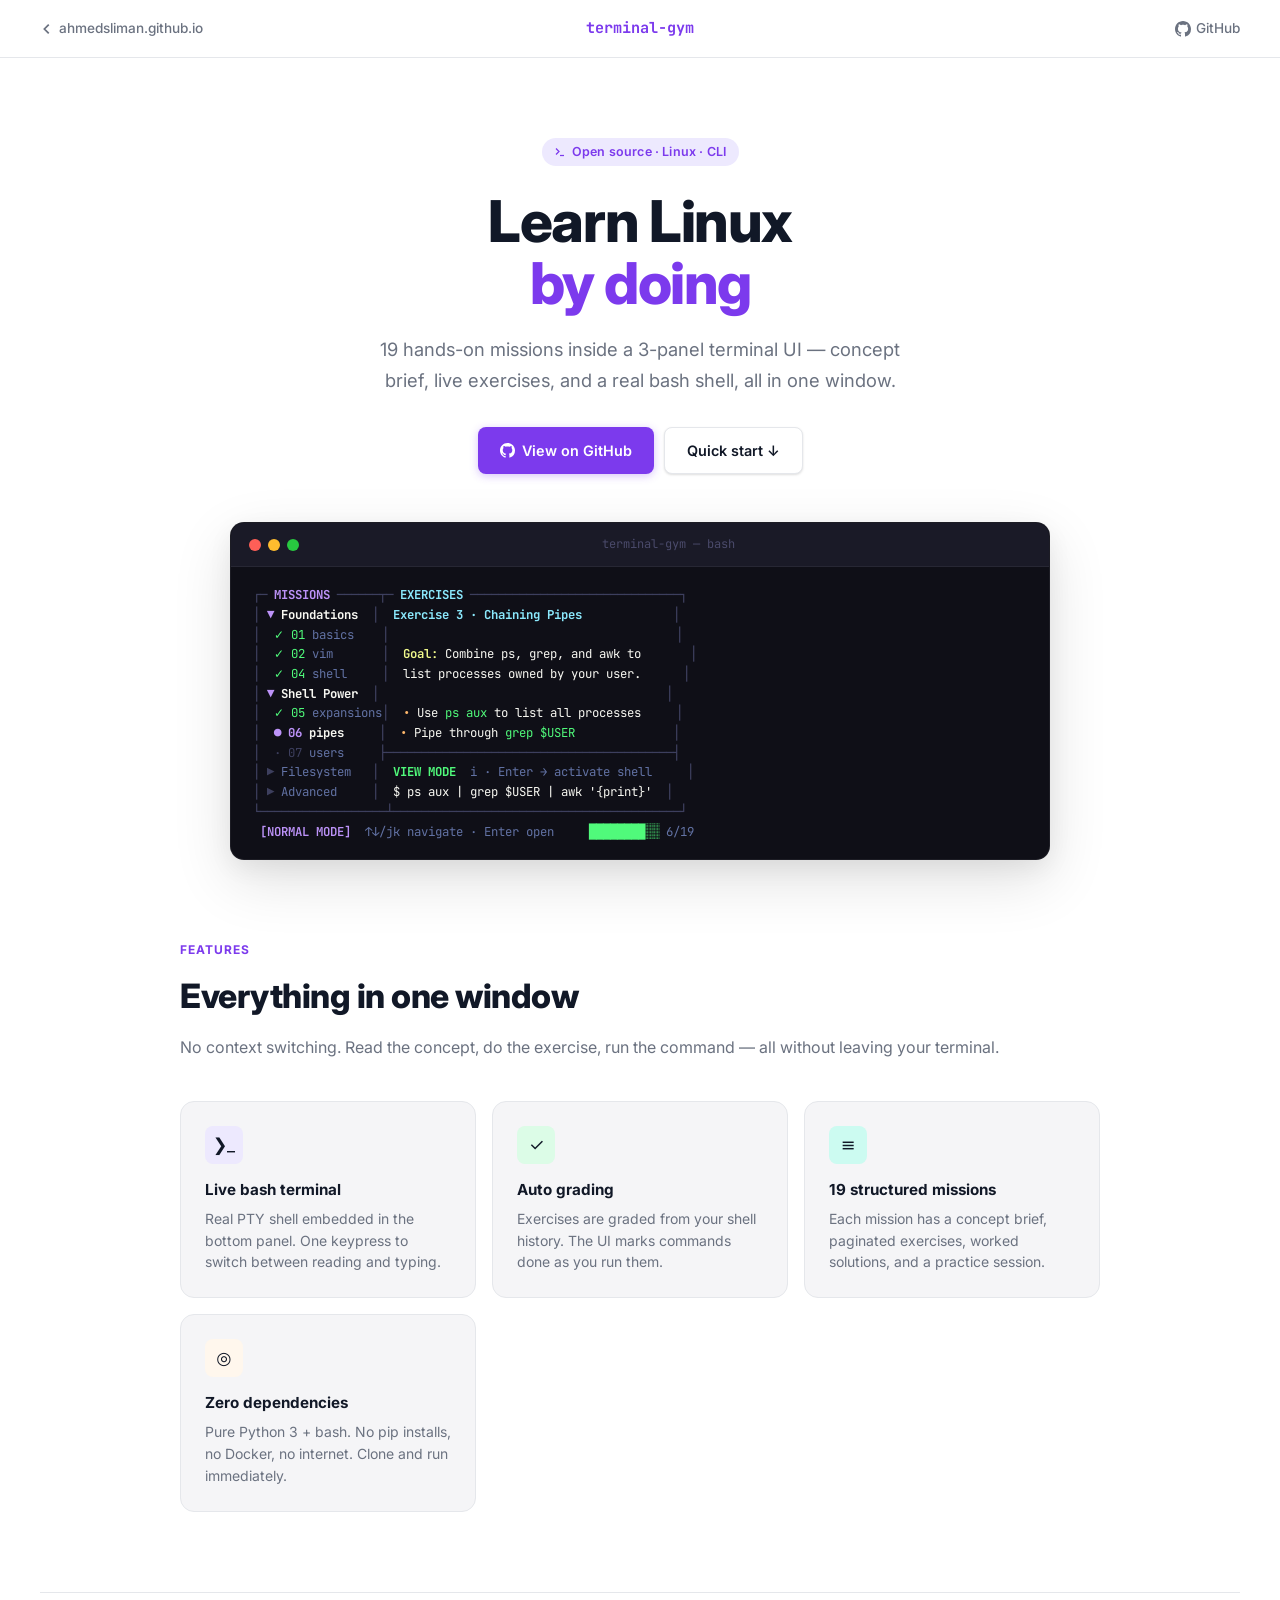
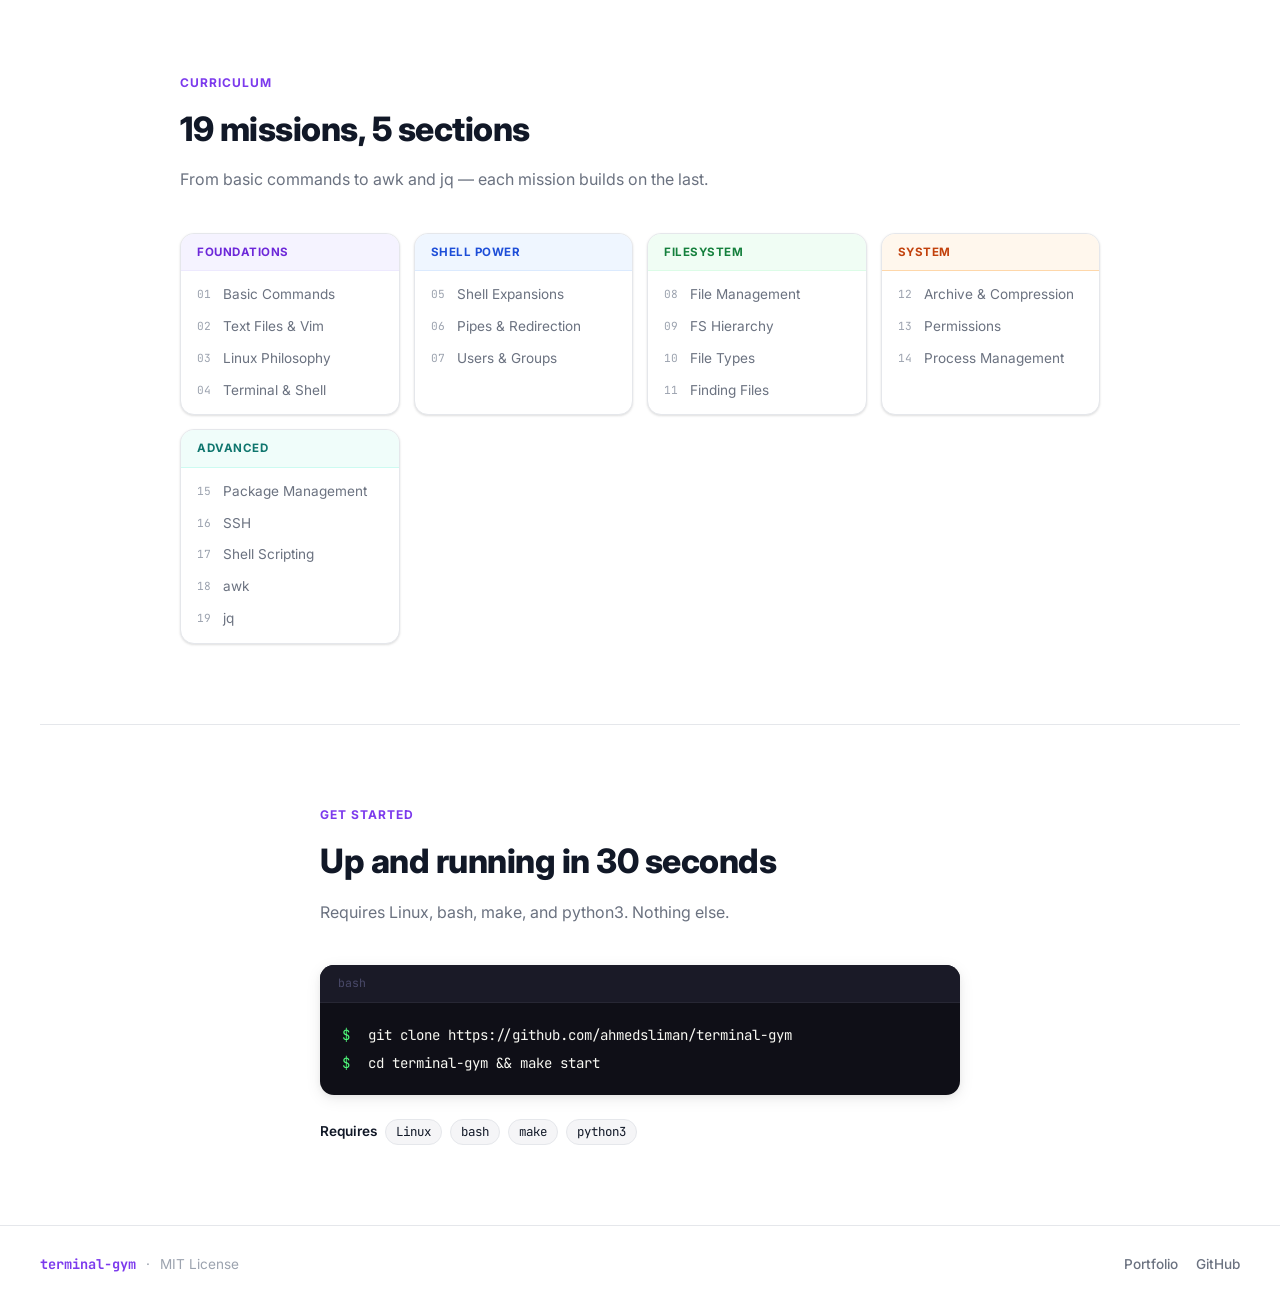
==== commit d77f9354: "Redesign landing page — proper typography, spacing, and visual hierarchy - Inter font + proper type " ====
--- a/docs/index.html
+++ b/docs/index.html
@@ -4,13 +4,16 @@
   <meta charset="UTF-8" />
   <meta name="viewport" content="width=device-width, initial-scale=1.0" />
   <title>terminal-gym — Learn Linux by doing</title>
+  <meta name="description" content="19 hands-on Linux missions inside a 3-panel terminal UI. No browser, no account — just clone and run." />
   <link rel="stylesheet" href="style.css" />
 </head>
 <body>
 
+  <!-- Nav -->
   <nav>
     <a href="https://ahmedsliman.github.io/" class="nav-back">
-      ← ahmedsliman.github.io
+      <svg viewBox="0 0 16 16" fill="none" stroke="currentColor" stroke-width="2"><path d="M10 13L5 8l5-5"/></svg>
+      ahmedsliman.github.io
     </a>
     <span class="nav-logo">terminal-gym</span>
     <a href="https://github.com/ahmedsliman/terminal-gym" target="_blank" class="nav-gh">
@@ -20,140 +23,165 @@
   </nav>
 
   <!-- Hero -->
-  <section class="hero">
-    <h1><span>terminal</span>-gym</h1>
-    <p>Learn Linux by doing — 19 hands-on missions inside a 3-panel terminal UI. No browser, no account, just your terminal.</p>
-    <div class="hero-actions">
-      <a href="https://github.com/ahmedsliman/terminal-gym" target="_blank" class="btn btn-primary">View on GitHub</a>
-      <a href="#quickstart" class="btn btn-ghost">Quick start</a>
+  <div class="hero">
+    <div class="hero-tag">
+      <svg width="12" height="12" viewBox="0 0 24 24" fill="none" stroke="currentColor" stroke-width="2.5"><polyline points="4 17 10 11 4 5"/><line x1="12" y1="19" x2="20" y2="19"/></svg>
+      Open source · Linux · CLI
     </div>
-  </section>
+    <h1>Learn Linux<br><em>by doing</em></h1>
+    <p>19 hands-on missions inside a 3-panel terminal UI — concept brief, live exercises, and a real bash shell, all in one window.</p>
+    <div class="hero-btns">
+      <a href="https://github.com/ahmedsliman/terminal-gym" target="_blank" class="btn btn-primary">
+        <svg width="15" height="15" viewBox="0 0 24 24" fill="currentColor"><path d="M12 0C5.37 0 0 5.37 0 12c0 5.31 3.435 9.795 8.205 11.385.6.105.825-.255.825-.57 0-.285-.015-1.23-.015-2.235-3.015.555-3.795-.735-4.035-1.41-.135-.345-.72-1.41-1.23-1.695-.42-.225-1.02-.78-.015-.795.945-.015 1.62.87 1.845 1.23 1.08 1.815 2.805 1.305 3.495.99.105-.78.42-1.305.765-1.605-2.67-.3-5.46-1.335-5.46-5.925 0-1.305.465-2.385 1.23-3.225-.12-.3-.54-1.53.12-3.18 0 0 1.005-.315 3.3 1.23.96-.27 1.98-.405 3-.405s2.04.135 3 .405c2.295-1.56 3.3-1.23 3.3-1.23.66 1.65.24 2.88.12 3.18.765.84 1.23 1.905 1.23 3.225 0 4.605-2.805 5.625-5.475 5.925.435.375.81 1.095.81 2.22 0 1.605-.015 2.895-.015 3.3 0 .315.225.69.825.57A12.02 12.02 0 0 0 24 12c0-6.63-5.37-12-12-12z"/></svg>
+        View on GitHub
+      </a>
+      <a href="#quickstart" class="btn btn-outline">Quick start ↓</a>
+    </div>
+  </div>
 
-  <!-- TUI preview -->
-  <div class="tui-wrap">
-    <div class="tui-preview">
-      <div class="tui-bar">
-        <span class="tui-dot r"></span>
-        <span class="tui-dot y"></span>
-        <span class="tui-dot g"></span>
-        <span class="tui-title">terminal-gym</span>
+  <!-- Terminal preview -->
+  <div class="preview-wrap">
+    <div class="terminal">
+      <div class="terminal-bar">
+        <span class="dot r"></span>
+        <span class="dot y"></span>
+        <span class="dot g"></span>
+        <span class="terminal-title">terminal-gym — bash</span>
       </div>
-      <pre class="tui-screen"><span class="d">┌─</span><span class="mv b"> MISSIONS </span><span class="d">──────┬─</span><span class="sp b"> EXERCISES </span><span class="d">──────────────────────────┐</span>
-<span class="d">│</span> <span class="d">▼</span> <span class="b" style="color:#bac2de">Foundations  </span><span class="d">│</span>  <span class="sp b">Exercise 3 · Chaining Pipes</span>           <span class="d">│</span>
-<span class="d">│</span>  <span class="gn">✓ 01</span> <span class="s">basics    </span><span class="d">│</span>                                       <span class="d">│</span>
-<span class="d">│</span>  <span class="gn">✓ 02</span> <span class="s">vim       </span><span class="d">│</span>  <span class="yl">Goal:</span> <span class="t">Combine ps, grep, and awk</span>        <span class="d">│</span>
-<span class="d">│</span>  <span class="gn">✓ 04</span> <span class="s">shell     </span><span class="d">│</span>  <span class="t">to list processes by your user.</span>       <span class="d">│</span>
-<span class="d">│</span> <span class="d">▼</span> <span class="b" style="color:#bac2de">Shell Power  </span><span class="d">│</span>                                       <span class="d">│</span>
-<span class="d">│</span>  <span class="gn">✓ 05</span> <span class="s">expansions</span><span class="d">│</span>  <span class="pc">•</span> <span class="t">Use </span><span class="gn">ps aux</span><span class="t"> to list all processes</span>   <span class="d">│</span>
-<span class="d">│</span>  <span class="mv b">● 06</span> <span class="t">pipes     </span><span class="d">│</span>  <span class="pc">•</span> <span class="t">Pipe through </span><span class="gn">grep $USER</span>            <span class="d">│</span>
-<span class="d">│</span>  <span class="d">· 07</span> <span class="s">users     </span><span class="d">├───────────────────────────────────────┤</span>
-<span class="d">│</span> <span class="d">▶</span> <span class="s">Filesystem   </span><span class="d">│</span>  <span class="gn b">VIEW MODE</span>  <span class="s">i · Enter → activate shell</span>   <span class="d">│</span>
-<span class="d">│</span> <span class="d">▶</span> <span class="s">Advanced     </span><span class="d">│</span>  <span class="t">$ ps aux | grep $USER | awk '{print}'</span> <span class="d">│</span>
-<span class="d">└──────────────────┴───────────────────────────────────────┘</span>
- <span class="mv">[NORMAL MODE]</span>  <span class="s">↑↓ navigate · Enter open</span>   <span class="gn">████████░░</span><span class="s"> 6/19</span></pre>
+      <pre class="terminal-body"><span class="d">┌─</span><span class="mv b"> MISSIONS </span><span class="d">──────┬─</span><span class="sp b"> EXERCISES </span><span class="d">──────────────────────────────┐</span>
+<span class="d">│</span> <span class="mv b">▼</span> <span class="b t">Foundations  </span><span class="d">│</span>  <span class="sp b">Exercise 3 · Chaining Pipes</span>             <span class="d">│</span>
+<span class="d">│</span>  <span class="gn">✓ 01</span> <span class="s">basics    </span><span class="d">│</span>                                         <span class="d">│</span>
+<span class="d">│</span>  <span class="gn">✓ 02</span> <span class="s">vim       </span><span class="d">│</span>  <span class="yl">Goal:</span> <span class="t">Combine ps, grep, and awk to</span>       <span class="d">│</span>
+<span class="d">│</span>  <span class="gn">✓ 04</span> <span class="s">shell     </span><span class="d">│</span>  <span class="t">list processes owned by your user.</span>      <span class="d">│</span>
+<span class="d">│</span> <span class="mv b">▼</span> <span class="b t">Shell Power  </span><span class="d">│</span>                                         <span class="d">│</span>
+<span class="d">│</span>  <span class="gn">✓ 05</span> <span class="s">expansions</span><span class="d">│</span>  <span class="pc">•</span> <span class="t">Use </span><span class="gn">ps aux</span><span class="t"> to list all processes</span>     <span class="d">│</span>
+<span class="d">│</span>  <span class="mv b">● 06</span> <span class="b t">pipes     </span><span class="d">│</span>  <span class="pc">•</span> <span class="t">Pipe through </span><span class="gn">grep $USER</span>              <span class="d">│</span>
+<span class="d">│</span>  <span class="d">· 07</span> <span class="s">users     </span><span class="d">├─────────────────────────────────────────┤</span>
+<span class="d">│</span> <span class="d">▶</span> <span class="s">Filesystem   </span><span class="d">│</span>  <span class="gn b">VIEW MODE</span>  <span class="s">i · Enter → activate shell</span>     <span class="d">│</span>
+<span class="d">│</span> <span class="d">▶</span> <span class="s">Advanced     </span><span class="d">│</span>  <span class="t">$ ps aux | grep $USER | awk '{print}'</span>  <span class="d">│</span>
+<span class="d">└──────────────────┴─────────────────────────────────────────┘</span>
+ <span class="mv">[NORMAL MODE]</span>  <span class="s">↑↓/jk navigate · Enter open</span>     <span class="gn">████████░░</span> <span class="s">6/19</span></pre>
     </div>
   </div>
 
   <!-- Features -->
-  <section class="features">
-    <div class="container">
+  <section class="section">
+    <div class="section-label">Features</div>
+    <h2>Everything in one window</h2>
+    <p class="section-desc">No context switching. Read the concept, do the exercise, run the command — all without leaving your terminal.</p>
+    <div class="feat-grid">
       <div class="feat">
-        <div class="feat-icon">❯_</div>
+        <div class="feat-ico ico-purple">❯_</div>
         <h3>Live bash terminal</h3>
-        <p>Real PTY shell embedded in the UI. Switch between reading exercises and typing commands with one key.</p>
+        <p>Real PTY shell embedded in the bottom panel. One keypress to switch between reading and typing.</p>
       </div>
       <div class="feat">
-        <div class="feat-icon">📋</div>
-        <h3>19 structured missions</h3>
-        <p>Concept brief, paginated exercises, worked solutions, and an interactive practice session per mission.</p>
+        <div class="feat-ico ico-green">✓</div>
+        <h3>Auto grading</h3>
+        <p>Exercises are graded from your shell history. The UI marks commands done as you run them.</p>
       </div>
       <div class="feat">
-        <div class="feat-icon">✓</div>
-        <h3>Progress tracking</h3>
-        <p>Grades based on your shell history. See which commands you've practiced and what's still pending.</p>
+        <div class="feat-ico ico-teal">≡</div>
+        <h3>19 structured missions</h3>
+        <p>Each mission has a concept brief, paginated exercises, worked solutions, and a practice session.</p>
       </div>
       <div class="feat">
-        <div class="feat-icon">◈</div>
+        <div class="feat-ico ico-orange">◎</div>
         <h3>Zero dependencies</h3>
-        <p>Pure Python 3 + bash. No pip, no Docker, no internet required. Clone and run.</p>
+        <p>Pure Python 3 + bash. No pip installs, no Docker, no internet. Clone and run immediately.</p>
       </div>
     </div>
   </section>
 
+  <hr class="divider" />
+
   <!-- Missions -->
-  <section class="missions">
-    <div class="container">
-      <div class="ms">
-        <div class="ms-head a">Foundations</div>
+  <section class="section">
+    <div class="section-label">Curriculum</div>
+    <h2>19 missions, 5 sections</h2>
+    <p class="section-desc">From basic commands to awk and jq — each mission builds on the last.</p>
+    <div class="missions-grid">
+      <div class="ms-card">
+        <div class="ms-card-head mh-a">Foundations</div>
         <ul>
-          <li><span class="n">01</span> Basic Commands</li>
-          <li><span class="n">02</span> Text Files &amp; Vim</li>
-          <li><span class="n">03</span> Linux Philosophy</li>
-          <li><span class="n">04</span> Terminal &amp; Shell</li>
+          <li><span class="ms-num">01</span>Basic Commands</li>
+          <li><span class="ms-num">02</span>Text Files &amp; Vim</li>
+          <li><span class="ms-num">03</span>Linux Philosophy</li>
+          <li><span class="ms-num">04</span>Terminal &amp; Shell</li>
         </ul>
       </div>
-      <div class="ms">
-        <div class="ms-head b">Shell Power</div>
+      <div class="ms-card">
+        <div class="ms-card-head mh-b">Shell Power</div>
         <ul>
-          <li><span class="n">05</span> Shell Expansions</li>
-          <li><span class="n">06</span> Pipes &amp; Redirection</li>
-          <li><span class="n">07</span> Users &amp; Groups</li>
+          <li><span class="ms-num">05</span>Shell Expansions</li>
+          <li><span class="ms-num">06</span>Pipes &amp; Redirection</li>
+          <li><span class="ms-num">07</span>Users &amp; Groups</li>
         </ul>
       </div>
-      <div class="ms">
-        <div class="ms-head c">Filesystem</div>
+      <div class="ms-card">
+        <div class="ms-card-head mh-c">Filesystem</div>
         <ul>
-          <li><span class="n">08</span> File Management</li>
-          <li><span class="n">09</span> FS Hierarchy</li>
-          <li><span class="n">10</span> File Types</li>
-          <li><span class="n">11</span> Finding Files</li>
+          <li><span class="ms-num">08</span>File Management</li>
+          <li><span class="ms-num">09</span>FS Hierarchy</li>
+          <li><span class="ms-num">10</span>File Types</li>
+          <li><span class="ms-num">11</span>Finding Files</li>
         </ul>
       </div>
-      <div class="ms">
-        <div class="ms-head d">System</div>
+      <div class="ms-card">
+        <div class="ms-card-head mh-d">System</div>
         <ul>
-          <li><span class="n">12</span> Archive &amp; Compression</li>
-          <li><span class="n">13</span> Permissions</li>
-          <li><span class="n">14</span> Process Management</li>
+          <li><span class="ms-num">12</span>Archive &amp; Compression</li>
+          <li><span class="ms-num">13</span>Permissions</li>
+          <li><span class="ms-num">14</span>Process Management</li>
         </ul>
       </div>
-      <div class="ms">
-        <div class="ms-head e">Advanced</div>
+      <div class="ms-card">
+        <div class="ms-card-head mh-e">Advanced</div>
         <ul>
-          <li><span class="n">15</span> Package Management</li>
-          <li><span class="n">16</span> SSH</li>
-          <li><span class="n">17</span> Shell Scripting</li>
-          <li><span class="n">18</span> awk</li>
-          <li><span class="n">19</span> jq</li>
+          <li><span class="ms-num">15</span>Package Management</li>
+          <li><span class="ms-num">16</span>SSH</li>
+          <li><span class="ms-num">17</span>Shell Scripting</li>
+          <li><span class="ms-num">18</span>awk</li>
+          <li><span class="ms-num">19</span>jq</li>
         </ul>
       </div>
     </div>
   </section>
 
+  <hr class="divider" />
+
   <!-- Quick start -->
-  <section class="quickstart" id="quickstart">
-    <div class="container">
-      <p class="qs-title">Quick start</p>
-      <div class="codeblock">
+  <section class="section section-sm" id="quickstart">
+    <div class="section-label">Get started</div>
+    <h2>Up and running in 30 seconds</h2>
+    <p class="section-desc">Requires Linux, bash, make, and python3. Nothing else.</p>
+    <div class="qs-box">
+      <div class="qs-box-bar">bash</div>
+      <div class="qs-code">
         <span class="p">$</span> git clone https://github.com/ahmedsliman/terminal-gym<br>
         <span class="p">$</span> cd terminal-gym &amp;&amp; make start
       </div>
-      <div class="requires">
-        <span>Requires</span>
-        <span class="req">Linux</span>
-        <span class="req">bash</span>
-        <span class="req">make</span>
-        <span class="req">python3</span>
-      </div>
+    </div>
+    <div class="req-row">
+      <span class="req-label">Requires</span>
+      <span class="req-pill">Linux</span>
+      <span class="req-pill">bash</span>
+      <span class="req-pill">make</span>
+      <span class="req-pill">python3</span>
     </div>
   </section>
 
+  <!-- Footer -->
   <footer>
-    <span class="fl">terminal-gym</span>
-    <span>·</span>
-    <a href="https://github.com/ahmedsliman/terminal-gym" target="_blank">GitHub</a>
-    <span>·</span>
-    <a href="https://ahmedsliman.github.io/">ahmedsliman.github.io</a>
+    <div class="footer-left">
+      <span class="footer-logo">terminal-gym</span>
+      <span>·</span>
+      <span>MIT License</span>
+    </div>
+    <div class="footer-right">
+      <a href="https://ahmedsliman.github.io/">Portfolio</a>
+      <a href="https://github.com/ahmedsliman/terminal-gym" target="_blank">GitHub</a>
+    </div>
   </footer>
 
 </body>
--- a/docs/style.css
+++ b/docs/style.css
@@ -1,219 +1,301 @@
+@import url('https://fonts.googleapis.com/css2?family=Inter:wght@400;500;600;700;800&family=JetBrains+Mono:wght@400;600&display=swap');
+
 :root {
-  --bg:      #ffffff;
-  --bg-soft: #f8f9fc;
-  --border:  #e4e7ef;
-  --text:    #1a1b2e;
-  --sub:     #5c6380;
-  --dim:     #9299b0;
-  --green:   #2d9e6b;
-  --mauve:   #7c3aed;
-  --sapph:   #2563eb;
-  --peach:   #d97706;
-  --teal:    #0d9488;
-  --red:     #dc2626;
-
-  --radius: 8px;
-  --radius-lg: 12px;
-  --mono: 'JetBrains Mono', 'Fira Code', monospace;
-  --sans: system-ui, -apple-system, 'Segoe UI', sans-serif;
+  --bg:       #ffffff;
+  --bg-muted: #f5f5f7;
+  --border:   #e5e7eb;
+  --text:     #111827;
+  --sub:      #6b7280;
+  --dim:      #9ca3af;
+
+  --purple:   #7c3aed;
+  --purple-l: #ede9fe;
+  --blue:     #2563eb;
+  --green:    #16a34a;
+  --green-l:  #dcfce7;
+  --orange:   #ea580c;
+  --teal:     #0d9488;
+  --teal-l:   #ccfbf1;
+
+  --shadow-sm: 0 1px 3px rgba(0,0,0,.08), 0 1px 2px rgba(0,0,0,.06);
+  --shadow:    0 4px 16px rgba(0,0,0,.08), 0 2px 6px rgba(0,0,0,.05);
+  --shadow-lg: 0 20px 60px rgba(0,0,0,.12), 0 8px 24px rgba(0,0,0,.06);
+
+  --r:  8px;
+  --rl: 14px;
+  --mono: 'JetBrains Mono', monospace;
+  --sans: 'Inter', system-ui, sans-serif;
 }
 
 *, *::before, *::after { box-sizing: border-box; margin: 0; padding: 0; }
 html { scroll-behavior: smooth; }
-body {
-  background: var(--bg);
-  color: var(--text);
-  font-family: var(--sans);
-  font-size: 16px;
-  line-height: 1.6;
-  -webkit-font-smoothing: antialiased;
-}
-a { color: var(--sapph); text-decoration: none; }
+body { background: var(--bg); color: var(--text); font-family: var(--sans); font-size: 16px; line-height: 1.6; -webkit-font-smoothing: antialiased; }
+a { color: var(--purple); text-decoration: none; }
 a:hover { text-decoration: underline; }
-.container { max-width: 960px; margin: 0 auto; padding: 0 24px; }
 
 /* ── Nav ─────────────────────────────────────────────────────────────────── */
 nav {
+  height: 58px;
   border-bottom: 1px solid var(--border);
-  padding: 0 32px; height: 52px;
   display: flex; align-items: center; justify-content: space-between;
-  background: var(--bg);
-  position: sticky; top: 0; z-index: 10;
+  padding: 0 40px;
+  position: sticky; top: 0; z-index: 20;
+  background: rgba(255,255,255,.9);
+  backdrop-filter: blur(12px);
 }
 .nav-back {
-  font-size: .88rem; color: var(--sub);
-  display: flex; align-items: center; gap: 6px;
+  font-size: .85rem; font-weight: 500; color: var(--sub);
+  display: flex; align-items: center; gap: 5px;
+  transition: color .15s;
 }
 .nav-back:hover { color: var(--text); text-decoration: none; }
+.nav-back svg { width: 14px; height: 14px; }
 .nav-logo {
-  font-family: var(--mono);
-  font-size: .95rem; font-weight: 700;
-  color: var(--mauve);
+  font-family: var(--mono); font-weight: 700; font-size: .95rem;
+  color: var(--purple);
+  position: absolute; left: 50%; transform: translateX(-50%);
 }
 .nav-gh {
-  font-size: .88rem; color: var(--sub);
+  font-size: .85rem; font-weight: 500; color: var(--sub);
   display: flex; align-items: center; gap: 5px;
+  transition: color .15s;
 }
 .nav-gh:hover { color: var(--text); text-decoration: none; }
 
 /* ── Hero ────────────────────────────────────────────────────────────────── */
 .hero {
-  padding: 64px 24px 48px;
+  padding: 80px 40px 0;
   text-align: center;
-  max-width: 680px;
+  max-width: 760px;
   margin: 0 auto;
 }
+.hero-tag {
+  display: inline-flex; align-items: center; gap: 6px;
+  background: var(--purple-l); color: var(--purple);
+  font-size: .78rem; font-weight: 600;
+  padding: 4px 12px; border-radius: 20px;
+  margin-bottom: 24px;
+  letter-spacing: .2px;
+}
 .hero h1 {
-  font-family: var(--mono);
-  font-size: clamp(2rem, 5vw, 3rem);
+  font-size: clamp(2.4rem, 5vw, 3.6rem);
   font-weight: 800;
-  letter-spacing: -1px;
+  letter-spacing: -1.5px;
+  line-height: 1.08;
+  margin-bottom: 20px;
+  color: var(--text);
+}
+.hero h1 em { font-style: normal; color: var(--purple); }
+.hero p {
+  font-size: 1.15rem;
+  color: var(--sub);
+  max-width: 520px;
+  margin: 0 auto 32px;
+  line-height: 1.65;
+}
+.hero-btns { display: flex; gap: 10px; justify-content: center; flex-wrap: wrap; }
+
+.btn {
+  display: inline-flex; align-items: center; gap: 7px;
+  padding: 11px 22px;
+  border-radius: var(--r);
+  font-size: .9rem; font-weight: 600;
+  cursor: pointer; border: none;
+  transition: transform .15s, box-shadow .15s, opacity .15s;
+}
+.btn:hover { transform: translateY(-1px); text-decoration: none; }
+.btn-primary {
+  background: var(--purple); color: #fff;
+  box-shadow: 0 2px 8px rgba(124,58,237,.3);
+}
+.btn-primary:hover { box-shadow: 0 4px 16px rgba(124,58,237,.35); }
+.btn-outline {
+  background: #fff; color: var(--text);
+  border: 1.5px solid var(--border);
+  box-shadow: var(--shadow-sm);
+}
+.btn-outline:hover { border-color: #d1d5db; }
+
+/* ── Terminal preview ────────────────────────────────────────────────────── */
+.preview-wrap {
+  max-width: 900px; margin: 48px auto 0;
+  padding: 0 40px;
+}
+.terminal {
+  background: #0f0f17;
+  border-radius: var(--rl);
+  overflow: hidden;
+  box-shadow: var(--shadow-lg);
+  border: 1px solid rgba(255,255,255,.06);
+}
+.terminal-bar {
+  background: #1a1a27;
+  padding: 12px 18px;
+  display: flex; align-items: center; gap: 7px;
+  border-bottom: 1px solid rgba(255,255,255,.06);
+}
+.dot { width: 12px; height: 12px; border-radius: 50%; }
+.dot.r { background: #ff5f57; }
+.dot.y { background: #febc2e; }
+.dot.g { background: #28c840; }
+.terminal-title {
+  font-family: var(--mono); font-size: .75rem; color: #4a4a6a;
+  margin: 0 auto;
+}
+.terminal-body {
+  font-family: var(--mono); font-size: .77rem; line-height: 1.6;
+  padding: 18px 22px; white-space: pre; overflow-x: auto;
+  color: #cdd6f4;
+}
+.terminal-body .d  { color: #3d3f5e; }
+.terminal-body .s  { color: #6272a4; }
+.terminal-body .mv { color: #bd93f9; font-weight: 600; }
+.terminal-body .sp { color: #8be9fd; font-weight: 600; }
+.terminal-body .gn { color: #50fa7b; }
+.terminal-body .pc { color: #ffb86c; }
+.terminal-body .yl { color: #f1fa8c; font-weight: 600; }
+.terminal-body .t  { color: #f8f8f2; }
+.terminal-body .b  { font-weight: 700; }
+
+/* ── Section layout ──────────────────────────────────────────────────────── */
+.section { padding: 80px 40px; max-width: 1000px; margin: 0 auto; }
+.section-sm { max-width: 720px; }
+.section-label {
+  font-size: .75rem; font-weight: 700; letter-spacing: 1px;
+  text-transform: uppercase; color: var(--purple);
+  margin-bottom: 10px;
+}
+.section h2 {
+  font-size: clamp(1.6rem, 3vw, 2.1rem);
+  font-weight: 800; letter-spacing: -.5px;
+  margin-bottom: 12px;
+}
+.section-desc {
+  color: var(--sub); font-size: 1rem; margin-bottom: 40px;
+}
+
+/* ── Features ────────────────────────────────────────────────────────────── */
+.feat-grid {
+  display: grid;
+  grid-template-columns: repeat(auto-fit, minmax(220px, 1fr));
+  gap: 16px;
+}
+.feat {
+  background: var(--bg-muted);
+  border: 1px solid var(--border);
+  border-radius: var(--rl);
+  padding: 24px;
+  transition: box-shadow .2s, transform .2s;
+}
+.feat:hover { box-shadow: var(--shadow); transform: translateY(-2px); }
+.feat-ico {
+  width: 38px; height: 38px;
+  border-radius: var(--r);
+  display: flex; align-items: center; justify-content: center;
+  font-size: 1.1rem;
   margin-bottom: 14px;
-  color: var(--text);
-}
-.hero h1 span { color: var(--mauve); }
-.hero p {
-  font-size: 1.1rem;
-  color: var(--sub);
-  margin-bottom: 28px;
-  max-width: 520px;
-  margin-left: auto; margin-right: auto;
-}
-.hero-actions { display: flex; gap: 10px; justify-content: center; flex-wrap: wrap; }
-.btn {
-  display: inline-flex; align-items: center; gap: 6px;
-  padding: 9px 20px; border-radius: var(--radius);
-  font-size: .9rem; font-weight: 600;
-  cursor: pointer; transition: opacity .15s;
-  border: none;
-}
-.btn:hover { opacity: .85; text-decoration: none; }
-.btn-primary { background: var(--mauve); color: #fff; }
-.btn-ghost   { background: transparent; color: var(--sub); border: 1px solid var(--border); }
-.btn-ghost:hover { color: var(--text); }
-
-/* ── TUI preview ─────────────────────────────────────────────────────────── */
-.tui-wrap {
-  max-width: 860px; margin: 0 auto 64px;
-  padding: 0 24px;
-}
-.tui-preview {
-  background: #1e1e2e;
-  border-radius: var(--radius-lg);
+}
+.ico-purple { background: var(--purple-l); }
+.ico-green  { background: var(--green-l);  }
+.ico-teal   { background: var(--teal-l);   }
+.ico-orange { background: #fff7ed;          }
+.feat h3 { font-size: .95rem; font-weight: 700; margin-bottom: 6px; }
+.feat p  { font-size: .875rem; color: var(--sub); line-height: 1.55; }
+
+/* ── Missions ────────────────────────────────────────────────────────────── */
+.missions-grid {
+  display: grid;
+  grid-template-columns: repeat(auto-fit, minmax(175px, 1fr));
+  gap: 14px;
+}
+.ms-card {
+  border: 1px solid var(--border);
+  border-radius: var(--rl);
   overflow: hidden;
-  border: 1px solid #313244;
-  box-shadow: 0 8px 40px rgba(0,0,0,.12);
-}
-.tui-bar {
-  background: #11111b;
-  padding: 10px 16px;
-  display: flex; align-items: center; gap: 7px;
-  border-bottom: 1px solid #313244;
-}
-.tui-dot { width: 11px; height: 11px; border-radius: 50%; }
-.tui-dot.r { background: #f38ba8; }
-.tui-dot.y { background: #f9e2af; }
-.tui-dot.g { background: #a6e3a1; }
-.tui-title { font-family: var(--mono); font-size: .75rem; color: #6c7086; margin: 0 auto; }
-.tui-screen {
-  font-family: var(--mono); font-size: .76rem; line-height: 1.55;
-  padding: 14px 18px; white-space: pre; overflow-x: auto;
-  color: #cdd6f4;
-}
-.tui-screen .d  { color: #45475a; }
-.tui-screen .s  { color: #6c7086; }
-.tui-screen .t  { color: #cdd6f4; }
-.tui-screen .mv { color: #cba4f7; font-weight: 700; }
-.tui-screen .sp { color: #74c7ec; }
-.tui-screen .gn { color: #a6e3a1; }
-.tui-screen .pc { color: #fab387; }
-.tui-screen .yl { color: #f9e2af; font-weight: 700; }
-.tui-screen .b  { font-weight: 700; }
-
-/* ── Features ────────────────────────────────────────────────────────────── */
-.features {
-  padding: 0 0 64px;
-}
-.features .container {
-  display: grid;
-  grid-template-columns: repeat(auto-fit, minmax(260px, 1fr));
-  gap: 16px;
-}
-.feat {
-  border: 1px solid var(--border);
-  border-radius: var(--radius-lg);
-  padding: 24px;
-  background: var(--bg-soft);
-}
-.feat-icon { font-size: 1.3rem; margin-bottom: 10px; }
-.feat h3   { font-size: .98rem; font-weight: 700; margin-bottom: 6px; }
-.feat p    { font-size: .88rem; color: var(--sub); line-height: 1.55; }
-
-/* ── Missions ────────────────────────────────────────────────────────────── */
-.missions { padding: 0 0 64px; }
-.missions .container {
-  display: grid;
-  grid-template-columns: repeat(auto-fit, minmax(170px, 1fr));
-  gap: 14px;
-}
-.ms {
-  border: 1px solid var(--border);
-  border-radius: var(--radius-lg);
+  background: #fff;
+  box-shadow: var(--shadow-sm);
+  transition: box-shadow .2s;
+}
+.ms-card:hover { box-shadow: var(--shadow); }
+.ms-card-head {
+  padding: 9px 16px;
+  font-size: .72rem; font-weight: 700;
+  letter-spacing: .5px; text-transform: uppercase;
+}
+.mh-a { background: #f5f3ff; color: #6d28d9; border-bottom: 1px solid #ede9fe; }
+.mh-b { background: #eff6ff; color: #1d4ed8; border-bottom: 1px solid #dbeafe; }
+.mh-c { background: #f0fdf4; color: #15803d; border-bottom: 1px solid #dcfce7; }
+.mh-d { background: #fff7ed; color: #c2410c; border-bottom: 1px solid #fed7aa; }
+.mh-e { background: #f0fdfa; color: #0f766e; border-bottom: 1px solid #ccfbf1; }
+.ms-card ul { list-style: none; padding: 8px 0; }
+.ms-card li {
+  display: flex; align-items: center; gap: 8px;
+  padding: 5px 16px;
+  font-size: .85rem; color: var(--sub);
+  transition: background .1s;
+}
+.ms-card li:hover { background: var(--bg-muted); color: var(--text); }
+.ms-num {
+  font-family: var(--mono); font-size: .7rem;
+  color: var(--dim); min-width: 18px;
+}
+
+/* ── Quick start ─────────────────────────────────────────────────────────── */
+.qs-box {
+  background: #0f0f17;
+  border-radius: var(--rl);
   overflow: hidden;
-  background: var(--bg);
-}
-.ms-head {
-  padding: 8px 14px;
-  font-size: .76rem; font-weight: 700;
-  text-transform: uppercase; letter-spacing: .4px;
-}
-.ms-head.a { background: #f3eeff; color: var(--mauve); }
-.ms-head.b { background: #eff6ff; color: var(--sapph); }
-.ms-head.c { background: #f0fdf9; color: var(--teal);  }
-.ms-head.d { background: #fff7ed; color: var(--peach); }
-.ms-head.e { background: #f0fdf4; color: var(--green); }
-.ms ul     { list-style: none; padding: 8px 0; }
-.ms li     { display: flex; gap: 8px; align-items: center; padding: 5px 14px; font-size: .86rem; color: var(--sub); }
-.ms li:hover { background: var(--bg-soft); color: var(--text); }
-.ms .n     { font-family: var(--mono); font-size: .72rem; color: var(--dim); min-width: 20px; }
-
-/* ── Quickstart ──────────────────────────────────────────────────────────── */
-.quickstart { padding: 0 0 72px; }
-.quickstart .container { max-width: 640px; }
-.qs-title  { font-size: 1.3rem; font-weight: 700; margin-bottom: 20px; }
-.codeblock {
-  background: #1e1e2e;
-  color: #cdd6f4;
-  border-radius: var(--radius);
-  padding: 16px 20px;
-  font-family: var(--mono);
-  font-size: .86rem;
-  line-height: 1.9;
-  margin-bottom: 16px;
-}
-.p  { color: #a6e3a1; user-select: none; margin-right: 8px; }
-.requires {
-  display: flex; align-items: center; gap: 8px;
-  font-size: .85rem; color: var(--dim); flex-wrap: wrap;
-}
-.req { font-family: var(--mono); font-size: .8rem; color: var(--green);
-       background: #f0fdf4; padding: 2px 9px; border-radius: 20px; }
+  box-shadow: var(--shadow);
+  margin-bottom: 24px;
+}
+.qs-box-bar {
+  background: #1a1a27;
+  padding: 9px 18px;
+  font-family: var(--mono); font-size: .72rem; color: #4a4a6a;
+  border-bottom: 1px solid rgba(255,255,255,.06);
+}
+.qs-code {
+  font-family: var(--mono); font-size: .88rem; line-height: 2;
+  padding: 18px 22px; color: #f8f8f2;
+}
+.qs-code .p { color: #50fa7b; user-select: none; margin-right: 10px; }
+.qs-code .c { color: #6272a4; }
+
+.req-row {
+  display: flex; align-items: center; gap: 8px; flex-wrap: wrap;
+  font-size: .85rem; color: var(--sub);
+}
+.req-label { font-weight: 600; color: var(--text); }
+.req-pill {
+  font-family: var(--mono); font-size: .78rem;
+  background: var(--bg-muted); border: 1px solid var(--border);
+  padding: 2px 10px; border-radius: 20px; color: var(--text);
+}
+
+/* ── Divider ─────────────────────────────────────────────────────────────── */
+.divider { border: none; border-top: 1px solid var(--border); margin: 0 40px; }
 
 /* ── Footer ──────────────────────────────────────────────────────────────── */
 footer {
+  padding: 28px 40px;
   border-top: 1px solid var(--border);
-  padding: 20px 24px;
-  text-align: center;
-  font-size: .85rem;
-  color: var(--dim);
-  display: flex; justify-content: center; align-items: center; gap: 10px;
-  flex-wrap: wrap;
-}
-.fl { font-family: var(--mono); font-weight: 700; color: var(--mauve); }
+  display: flex; align-items: center; justify-content: space-between;
+  font-size: .85rem; color: var(--dim);
+  flex-wrap: wrap; gap: 12px;
+}
+.footer-left { display: flex; align-items: center; gap: 10px; }
+.footer-logo { font-family: var(--mono); font-weight: 700; color: var(--purple); }
+.footer-right { display: flex; gap: 18px; }
+.footer-right a { color: var(--sub); font-weight: 500; }
+.footer-right a:hover { color: var(--text); text-decoration: none; }
 
 /* ── Responsive ──────────────────────────────────────────────────────────── */
 @media (max-width: 640px) {
-  nav { padding: 0 16px; }
-  .hero { padding: 40px 16px 32px; }
-  .tui-wrap { padding: 0 16px; margin-bottom: 40px; }
-}
+  nav { padding: 0 20px; }
+  .hero { padding: 56px 20px 0; }
+  .preview-wrap { padding: 0 20px; }
+  .section { padding: 56px 20px; }
+  .divider { margin: 0 20px; }
+  footer { padding: 24px 20px; }
+  .nav-logo { font-size: .85rem; }
+}
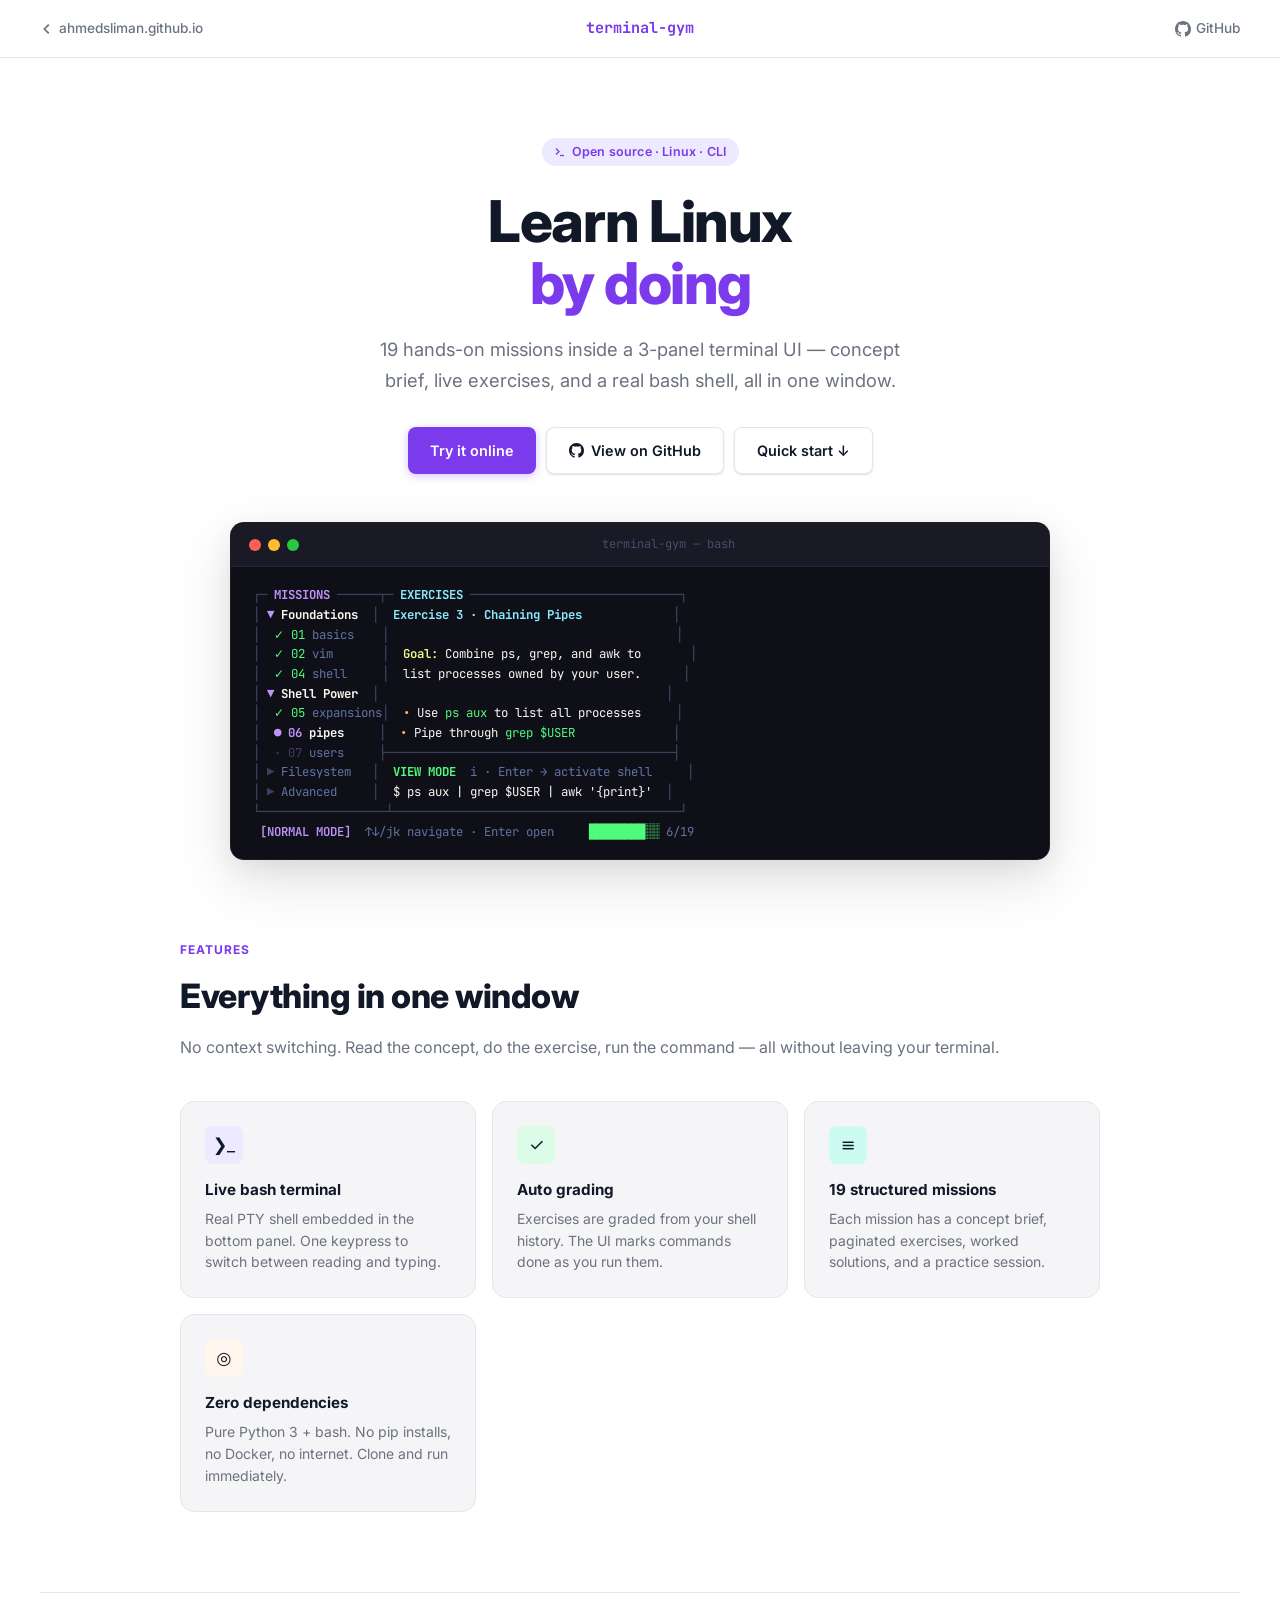
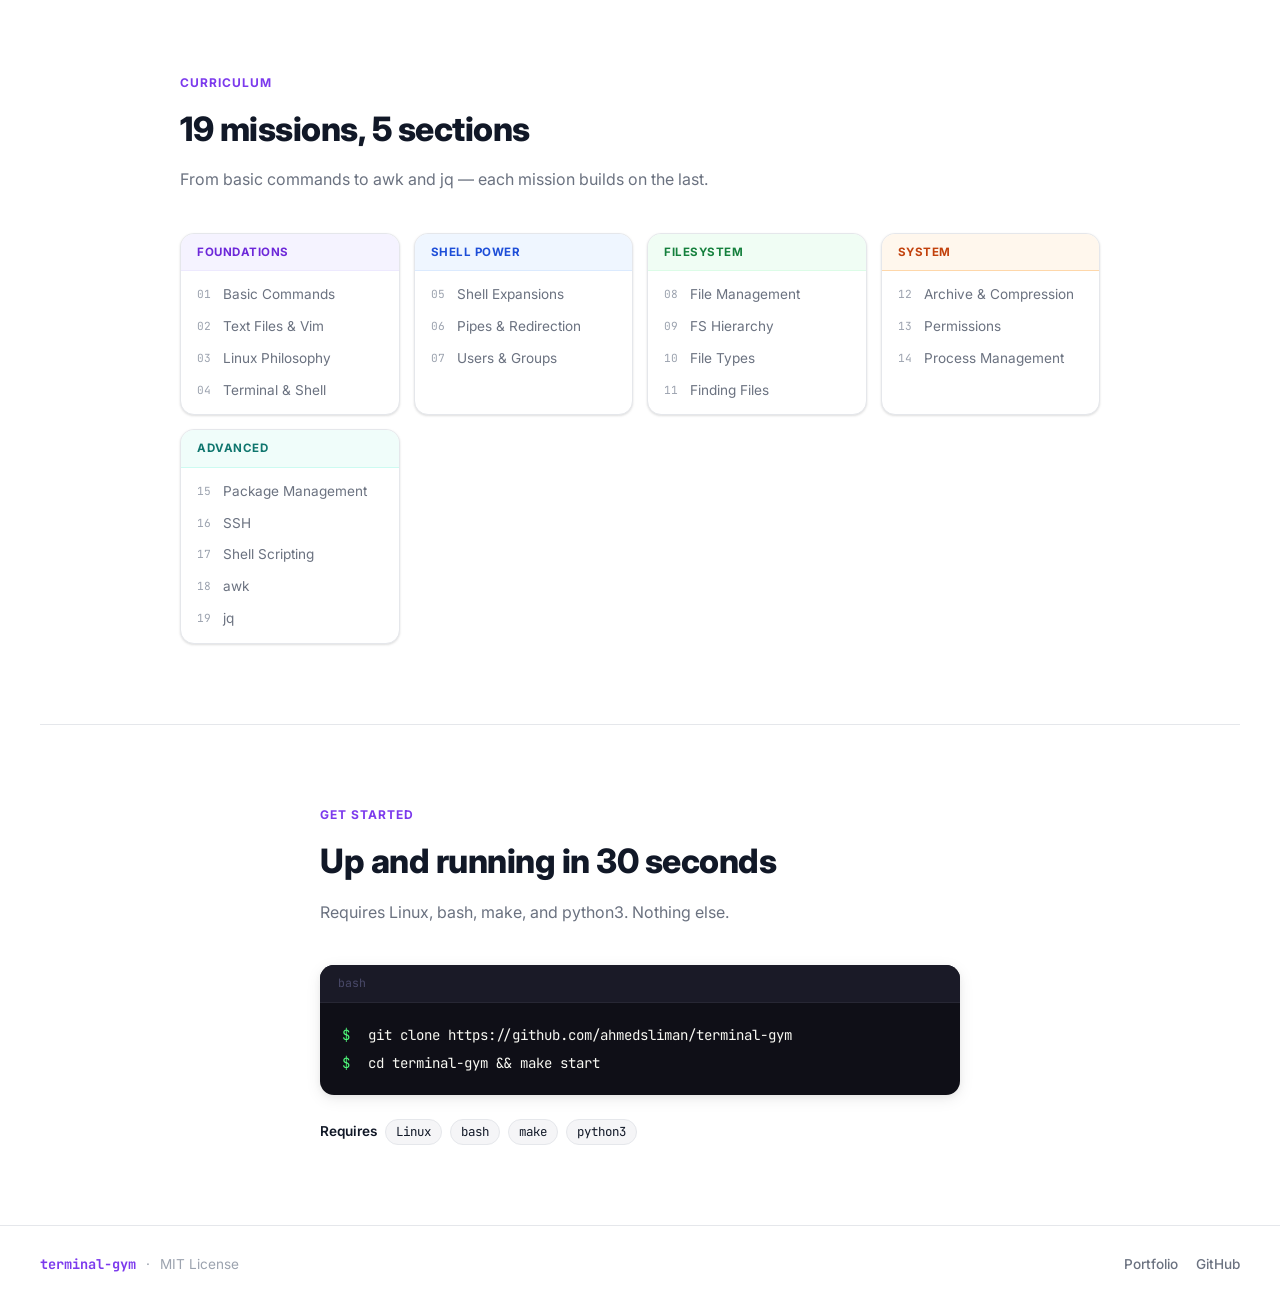
==== commit e9309ba8: "Add 'Try it online' button linking to live web app on Render Co-Authored-By: Claude Opus 4.6 <norepl" ====
--- a/docs/index.html
+++ b/docs/index.html
@@ -31,7 +31,10 @@
     <h1>Learn Linux<br><em>by doing</em></h1>
     <p>19 hands-on missions inside a 3-panel terminal UI — concept brief, live exercises, and a real bash shell, all in one window.</p>
     <div class="hero-btns">
-      <a href="https://github.com/ahmedsliman/terminal-gym" target="_blank" class="btn btn-primary">
+      <a href="https://terminal-gym.onrender.com/" target="_blank" class="btn btn-primary">
+        Try it online
+      </a>
+      <a href="https://github.com/ahmedsliman/terminal-gym" target="_blank" class="btn btn-outline">
         <svg width="15" height="15" viewBox="0 0 24 24" fill="currentColor"><path d="M12 0C5.37 0 0 5.37 0 12c0 5.31 3.435 9.795 8.205 11.385.6.105.825-.255.825-.57 0-.285-.015-1.23-.015-2.235-3.015.555-3.795-.735-4.035-1.41-.135-.345-.72-1.41-1.23-1.695-.42-.225-1.02-.78-.015-.795.945-.015 1.62.87 1.845 1.23 1.08 1.815 2.805 1.305 3.495.99.105-.78.42-1.305.765-1.605-2.67-.3-5.46-1.335-5.46-5.925 0-1.305.465-2.385 1.23-3.225-.12-.3-.54-1.53.12-3.18 0 0 1.005-.315 3.3 1.23.96-.27 1.98-.405 3-.405s2.04.135 3 .405c2.295-1.56 3.3-1.23 3.3-1.23.66 1.65.24 2.88.12 3.18.765.84 1.23 1.905 1.23 3.225 0 4.605-2.805 5.625-5.475 5.925.435.375.81 1.095.81 2.22 0 1.605-.015 2.895-.015 3.3 0 .315.225.69.825.57A12.02 12.02 0 0 0 24 12c0-6.63-5.37-12-12-12z"/></svg>
         View on GitHub
       </a>
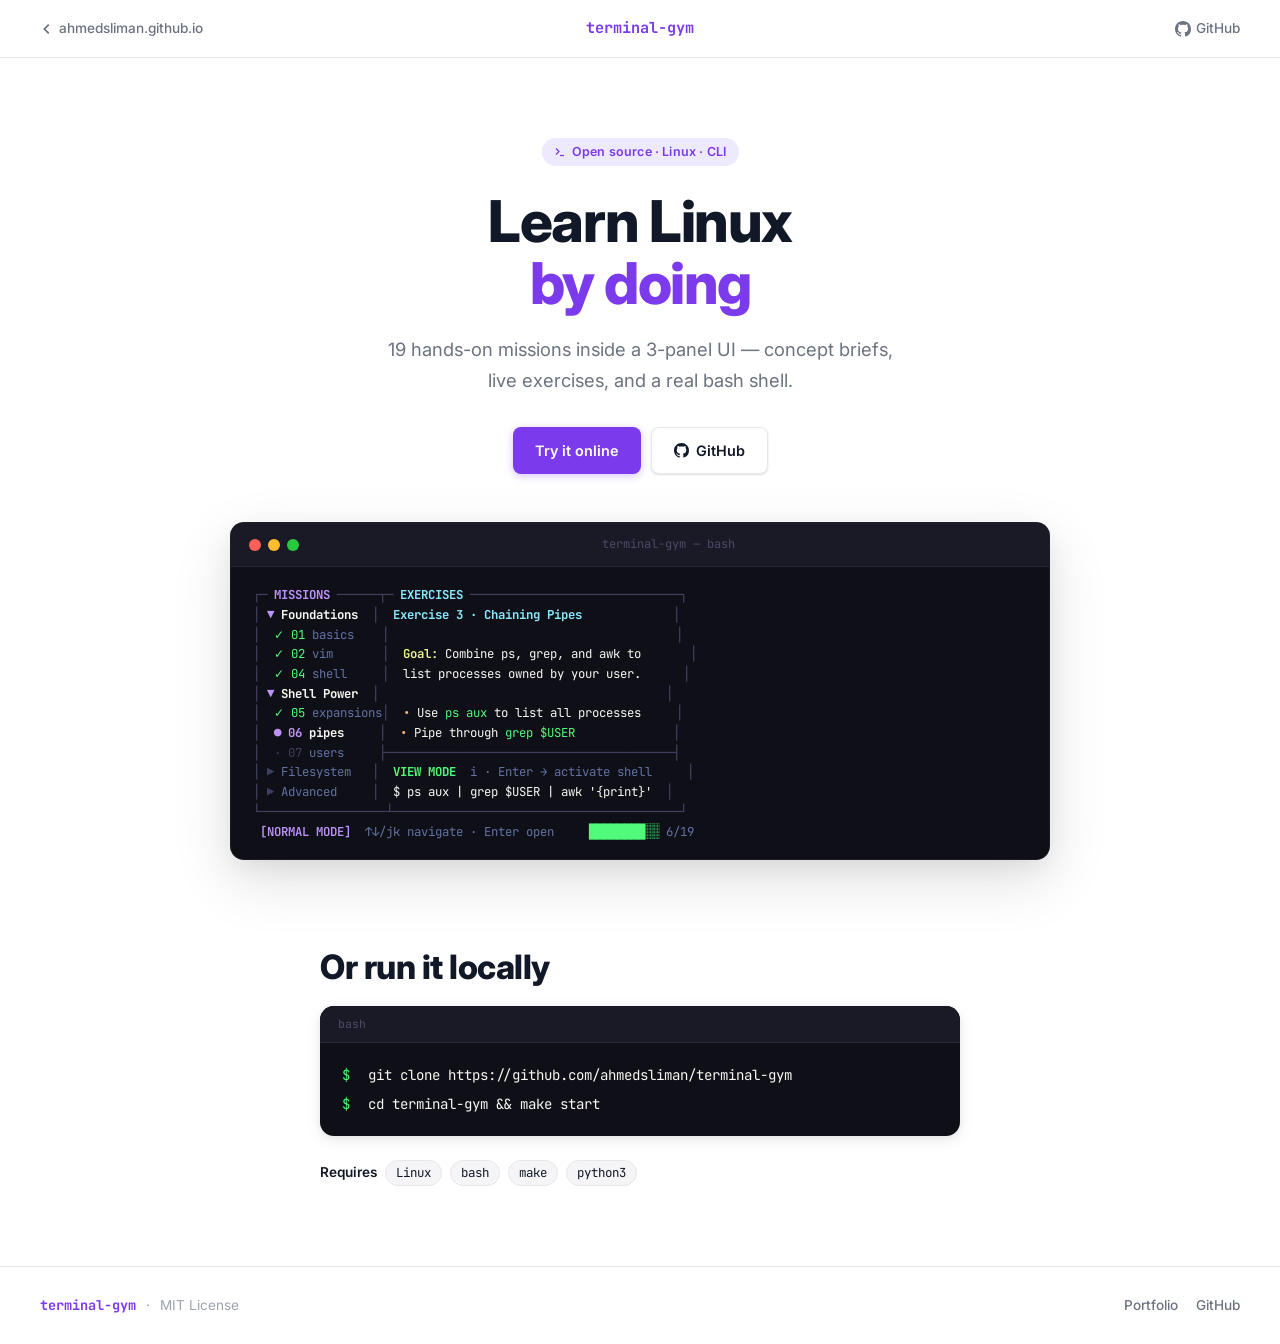
==== commit c49cd6e7: "Simplify landing page — hero, preview, and quick start only Removed features grid and full curriculu" ====
--- a/docs/index.html
+++ b/docs/index.html
@@ -4,7 +4,7 @@
   <meta charset="UTF-8" />
   <meta name="viewport" content="width=device-width, initial-scale=1.0" />
   <title>terminal-gym — Learn Linux by doing</title>
-  <meta name="description" content="19 hands-on Linux missions inside a 3-panel terminal UI. No browser, no account — just clone and run." />
+  <meta name="description" content="19 hands-on Linux missions with a real bash shell. Try it online or clone and run locally." />
   <link rel="stylesheet" href="style.css" />
 </head>
 <body>
@@ -29,16 +29,15 @@
       Open source · Linux · CLI
     </div>
     <h1>Learn Linux<br><em>by doing</em></h1>
-    <p>19 hands-on missions inside a 3-panel terminal UI — concept brief, live exercises, and a real bash shell, all in one window.</p>
+    <p>19 hands-on missions inside a 3-panel UI — concept briefs, live exercises, and a real bash shell.</p>
     <div class="hero-btns">
       <a href="https://terminal-gym.onrender.com/" target="_blank" class="btn btn-primary">
         Try it online
       </a>
       <a href="https://github.com/ahmedsliman/terminal-gym" target="_blank" class="btn btn-outline">
         <svg width="15" height="15" viewBox="0 0 24 24" fill="currentColor"><path d="M12 0C5.37 0 0 5.37 0 12c0 5.31 3.435 9.795 8.205 11.385.6.105.825-.255.825-.57 0-.285-.015-1.23-.015-2.235-3.015.555-3.795-.735-4.035-1.41-.135-.345-.72-1.41-1.23-1.695-.42-.225-1.02-.78-.015-.795.945-.015 1.62.87 1.845 1.23 1.08 1.815 2.805 1.305 3.495.99.105-.78.42-1.305.765-1.605-2.67-.3-5.46-1.335-5.46-5.925 0-1.305.465-2.385 1.23-3.225-.12-.3-.54-1.53.12-3.18 0 0 1.005-.315 3.3 1.23.96-.27 1.98-.405 3-.405s2.04.135 3 .405c2.295-1.56 3.3-1.23 3.3-1.23.66 1.65.24 2.88.12 3.18.765.84 1.23 1.905 1.23 3.225 0 4.605-2.805 5.625-5.475 5.925.435.375.81 1.095.81 2.22 0 1.605-.015 2.895-.015 3.3 0 .315.225.69.825.57A12.02 12.02 0 0 0 24 12c0-6.63-5.37-12-12-12z"/></svg>
-        View on GitHub
+        GitHub
       </a>
-      <a href="#quickstart" class="btn btn-outline">Quick start ↓</a>
     </div>
   </div>
 
@@ -67,97 +66,9 @@
     </div>
   </div>
 
-  <!-- Features -->
-  <section class="section">
-    <div class="section-label">Features</div>
-    <h2>Everything in one window</h2>
-    <p class="section-desc">No context switching. Read the concept, do the exercise, run the command — all without leaving your terminal.</p>
-    <div class="feat-grid">
-      <div class="feat">
-        <div class="feat-ico ico-purple">❯_</div>
-        <h3>Live bash terminal</h3>
-        <p>Real PTY shell embedded in the bottom panel. One keypress to switch between reading and typing.</p>
-      </div>
-      <div class="feat">
-        <div class="feat-ico ico-green">✓</div>
-        <h3>Auto grading</h3>
-        <p>Exercises are graded from your shell history. The UI marks commands done as you run them.</p>
-      </div>
-      <div class="feat">
-        <div class="feat-ico ico-teal">≡</div>
-        <h3>19 structured missions</h3>
-        <p>Each mission has a concept brief, paginated exercises, worked solutions, and a practice session.</p>
-      </div>
-      <div class="feat">
-        <div class="feat-ico ico-orange">◎</div>
-        <h3>Zero dependencies</h3>
-        <p>Pure Python 3 + bash. No pip installs, no Docker, no internet. Clone and run immediately.</p>
-      </div>
-    </div>
-  </section>
-
-  <hr class="divider" />
-
-  <!-- Missions -->
-  <section class="section">
-    <div class="section-label">Curriculum</div>
-    <h2>19 missions, 5 sections</h2>
-    <p class="section-desc">From basic commands to awk and jq — each mission builds on the last.</p>
-    <div class="missions-grid">
-      <div class="ms-card">
-        <div class="ms-card-head mh-a">Foundations</div>
-        <ul>
-          <li><span class="ms-num">01</span>Basic Commands</li>
-          <li><span class="ms-num">02</span>Text Files &amp; Vim</li>
-          <li><span class="ms-num">03</span>Linux Philosophy</li>
-          <li><span class="ms-num">04</span>Terminal &amp; Shell</li>
-        </ul>
-      </div>
-      <div class="ms-card">
-        <div class="ms-card-head mh-b">Shell Power</div>
-        <ul>
-          <li><span class="ms-num">05</span>Shell Expansions</li>
-          <li><span class="ms-num">06</span>Pipes &amp; Redirection</li>
-          <li><span class="ms-num">07</span>Users &amp; Groups</li>
-        </ul>
-      </div>
-      <div class="ms-card">
-        <div class="ms-card-head mh-c">Filesystem</div>
-        <ul>
-          <li><span class="ms-num">08</span>File Management</li>
-          <li><span class="ms-num">09</span>FS Hierarchy</li>
-          <li><span class="ms-num">10</span>File Types</li>
-          <li><span class="ms-num">11</span>Finding Files</li>
-        </ul>
-      </div>
-      <div class="ms-card">
-        <div class="ms-card-head mh-d">System</div>
-        <ul>
-          <li><span class="ms-num">12</span>Archive &amp; Compression</li>
-          <li><span class="ms-num">13</span>Permissions</li>
-          <li><span class="ms-num">14</span>Process Management</li>
-        </ul>
-      </div>
-      <div class="ms-card">
-        <div class="ms-card-head mh-e">Advanced</div>
-        <ul>
-          <li><span class="ms-num">15</span>Package Management</li>
-          <li><span class="ms-num">16</span>SSH</li>
-          <li><span class="ms-num">17</span>Shell Scripting</li>
-          <li><span class="ms-num">18</span>awk</li>
-          <li><span class="ms-num">19</span>jq</li>
-        </ul>
-      </div>
-    </div>
-  </section>
-
-  <hr class="divider" />
-
   <!-- Quick start -->
   <section class="section section-sm" id="quickstart">
-    <div class="section-label">Get started</div>
-    <h2>Up and running in 30 seconds</h2>
-    <p class="section-desc">Requires Linux, bash, make, and python3. Nothing else.</p>
+    <h2>Or run it locally</h2>
     <div class="qs-box">
       <div class="qs-box-bar">bash</div>
       <div class="qs-code">
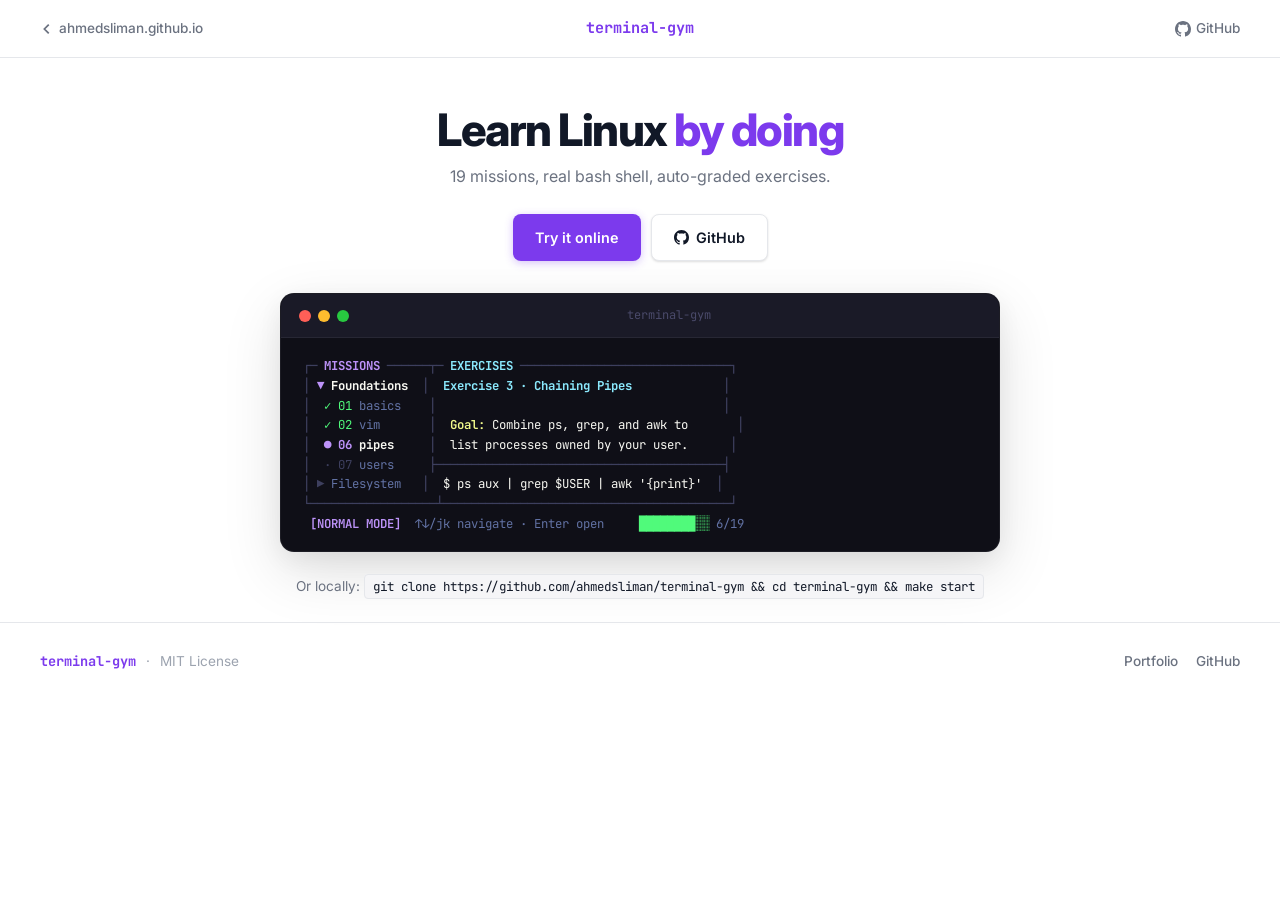
==== commit 00388194: "Make landing page more compact — single-scroll view Shrink hero, trim terminal preview rows, replace" ====
--- a/docs/index.html
+++ b/docs/index.html
@@ -22,18 +22,12 @@
     </a>
   </nav>
 
-  <!-- Hero -->
+  <!-- Hero + Preview combined -->
   <div class="hero">
-    <div class="hero-tag">
-      <svg width="12" height="12" viewBox="0 0 24 24" fill="none" stroke="currentColor" stroke-width="2.5"><polyline points="4 17 10 11 4 5"/><line x1="12" y1="19" x2="20" y2="19"/></svg>
-      Open source · Linux · CLI
-    </div>
-    <h1>Learn Linux<br><em>by doing</em></h1>
-    <p>19 hands-on missions inside a 3-panel UI — concept briefs, live exercises, and a real bash shell.</p>
+    <h1>Learn Linux <em>by doing</em></h1>
+    <p>19 missions, real bash shell, auto-graded exercises.</p>
     <div class="hero-btns">
-      <a href="https://terminal-gym.onrender.com/" target="_blank" class="btn btn-primary">
-        Try it online
-      </a>
+      <a href="https://terminal-gym.onrender.com/" target="_blank" class="btn btn-primary">Try it online</a>
       <a href="https://github.com/ahmedsliman/terminal-gym" target="_blank" class="btn btn-outline">
         <svg width="15" height="15" viewBox="0 0 24 24" fill="currentColor"><path d="M12 0C5.37 0 0 5.37 0 12c0 5.31 3.435 9.795 8.205 11.385.6.105.825-.255.825-.57 0-.285-.015-1.23-.015-2.235-3.015.555-3.795-.735-4.035-1.41-.135-.345-.72-1.41-1.23-1.695-.42-.225-1.02-.78-.015-.795.945-.015 1.62.87 1.845 1.23 1.08 1.815 2.805 1.305 3.495.99.105-.78.42-1.305.765-1.605-2.67-.3-5.46-1.335-5.46-5.925 0-1.305.465-2.385 1.23-3.225-.12-.3-.54-1.53.12-3.18 0 0 1.005-.315 3.3 1.23.96-.27 1.98-.405 3-.405s2.04.135 3 .405c2.295-1.56 3.3-1.23 3.3-1.23.66 1.65.24 2.88.12 3.18.765.84 1.23 1.905 1.23 3.225 0 4.605-2.805 5.625-5.475 5.925.435.375.81 1.095.81 2.22 0 1.605-.015 2.895-.015 3.3 0 .315.225.69.825.57A12.02 12.02 0 0 0 24 12c0-6.63-5.37-12-12-12z"/></svg>
         GitHub
@@ -48,42 +42,24 @@
         <span class="dot r"></span>
         <span class="dot y"></span>
         <span class="dot g"></span>
-        <span class="terminal-title">terminal-gym — bash</span>
+        <span class="terminal-title">terminal-gym</span>
       </div>
       <pre class="terminal-body"><span class="d">┌─</span><span class="mv b"> MISSIONS </span><span class="d">──────┬─</span><span class="sp b"> EXERCISES </span><span class="d">──────────────────────────────┐</span>
 <span class="d">│</span> <span class="mv b">▼</span> <span class="b t">Foundations  </span><span class="d">│</span>  <span class="sp b">Exercise 3 · Chaining Pipes</span>             <span class="d">│</span>
 <span class="d">│</span>  <span class="gn">✓ 01</span> <span class="s">basics    </span><span class="d">│</span>                                         <span class="d">│</span>
 <span class="d">│</span>  <span class="gn">✓ 02</span> <span class="s">vim       </span><span class="d">│</span>  <span class="yl">Goal:</span> <span class="t">Combine ps, grep, and awk to</span>       <span class="d">│</span>
-<span class="d">│</span>  <span class="gn">✓ 04</span> <span class="s">shell     </span><span class="d">│</span>  <span class="t">list processes owned by your user.</span>      <span class="d">│</span>
-<span class="d">│</span> <span class="mv b">▼</span> <span class="b t">Shell Power  </span><span class="d">│</span>                                         <span class="d">│</span>
-<span class="d">│</span>  <span class="gn">✓ 05</span> <span class="s">expansions</span><span class="d">│</span>  <span class="pc">•</span> <span class="t">Use </span><span class="gn">ps aux</span><span class="t"> to list all processes</span>     <span class="d">│</span>
-<span class="d">│</span>  <span class="mv b">● 06</span> <span class="b t">pipes     </span><span class="d">│</span>  <span class="pc">•</span> <span class="t">Pipe through </span><span class="gn">grep $USER</span>              <span class="d">│</span>
+<span class="d">│</span>  <span class="mv b">● 06</span> <span class="b t">pipes     </span><span class="d">│</span>  <span class="t">list processes owned by your user.</span>      <span class="d">│</span>
 <span class="d">│</span>  <span class="d">· 07</span> <span class="s">users     </span><span class="d">├─────────────────────────────────────────┤</span>
-<span class="d">│</span> <span class="d">▶</span> <span class="s">Filesystem   </span><span class="d">│</span>  <span class="gn b">VIEW MODE</span>  <span class="s">i · Enter → activate shell</span>     <span class="d">│</span>
-<span class="d">│</span> <span class="d">▶</span> <span class="s">Advanced     </span><span class="d">│</span>  <span class="t">$ ps aux | grep $USER | awk '{print}'</span>  <span class="d">│</span>
+<span class="d">│</span> <span class="d">▶</span> <span class="s">Filesystem   </span><span class="d">│</span>  <span class="t">$ ps aux | grep $USER | awk '{print}'</span>  <span class="d">│</span>
 <span class="d">└──────────────────┴─────────────────────────────────────────┘</span>
  <span class="mv">[NORMAL MODE]</span>  <span class="s">↑↓/jk navigate · Enter open</span>     <span class="gn">████████░░</span> <span class="s">6/19</span></pre>
     </div>
   </div>
 
-  <!-- Quick start -->
-  <section class="section section-sm" id="quickstart">
-    <h2>Or run it locally</h2>
-    <div class="qs-box">
-      <div class="qs-box-bar">bash</div>
-      <div class="qs-code">
-        <span class="p">$</span> git clone https://github.com/ahmedsliman/terminal-gym<br>
-        <span class="p">$</span> cd terminal-gym &amp;&amp; make start
-      </div>
-    </div>
-    <div class="req-row">
-      <span class="req-label">Requires</span>
-      <span class="req-pill">Linux</span>
-      <span class="req-pill">bash</span>
-      <span class="req-pill">make</span>
-      <span class="req-pill">python3</span>
-    </div>
-  </section>
+  <!-- Local install one-liner -->
+  <div class="local-hint">
+    Or locally: <code>git clone https://github.com/ahmedsliman/terminal-gym && cd terminal-gym && make start</code>
+  </div>
 
   <!-- Footer -->
   <footer>
--- a/docs/style.css
+++ b/docs/style.css
@@ -64,34 +64,24 @@
 
 /* ── Hero ────────────────────────────────────────────────────────────────── */
 .hero {
-  padding: 80px 40px 0;
+  padding: 48px 40px 0;
   text-align: center;
   max-width: 760px;
   margin: 0 auto;
 }
-.hero-tag {
-  display: inline-flex; align-items: center; gap: 6px;
-  background: var(--purple-l); color: var(--purple);
-  font-size: .78rem; font-weight: 600;
-  padding: 4px 12px; border-radius: 20px;
-  margin-bottom: 24px;
-  letter-spacing: .2px;
-}
 .hero h1 {
-  font-size: clamp(2.4rem, 5vw, 3.6rem);
+  font-size: clamp(2rem, 4vw, 2.8rem);
   font-weight: 800;
   letter-spacing: -1.5px;
   line-height: 1.08;
-  margin-bottom: 20px;
+  margin-bottom: 10px;
   color: var(--text);
 }
 .hero h1 em { font-style: normal; color: var(--purple); }
 .hero p {
-  font-size: 1.15rem;
+  font-size: 1rem;
   color: var(--sub);
-  max-width: 520px;
-  margin: 0 auto 32px;
-  line-height: 1.65;
+  margin: 0 auto 24px;
 }
 .hero-btns { display: flex; gap: 10px; justify-content: center; flex-wrap: wrap; }
 
@@ -118,8 +108,25 @@
 
 /* ── Terminal preview ────────────────────────────────────────────────────── */
 .preview-wrap {
-  max-width: 900px; margin: 48px auto 0;
+  max-width: 800px; margin: 32px auto 0;
   padding: 0 40px;
+}
+
+/* ── Local hint ─────────────────────────────────────────────────────────── */
+.local-hint {
+  text-align: center;
+  padding: 24px 40px;
+  font-size: .85rem;
+  color: var(--sub);
+}
+.local-hint code {
+  font-family: var(--mono);
+  font-size: .78rem;
+  background: var(--bg-muted);
+  border: 1px solid var(--border);
+  padding: 3px 8px;
+  border-radius: 4px;
+  color: var(--text);
 }
 .terminal {
   background: #0f0f17;
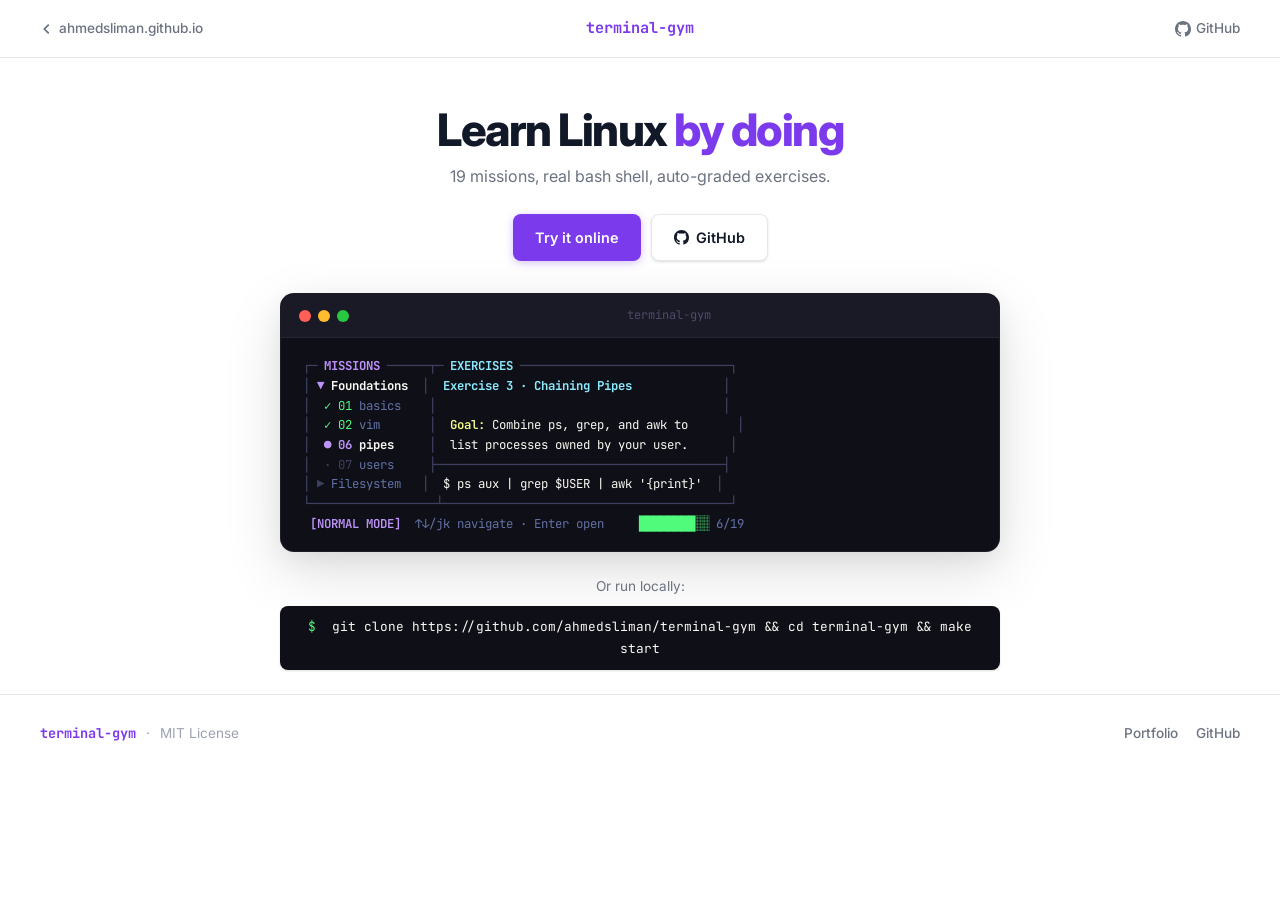
==== commit 99c229c8: "Style local install hint as a dark code block Co-Authored-By: Claude Opus 4.6 <noreply@anthropic.com" ====
--- a/docs/index.html
+++ b/docs/index.html
@@ -58,7 +58,10 @@
 
   <!-- Local install one-liner -->
   <div class="local-hint">
-    Or locally: <code>git clone https://github.com/ahmedsliman/terminal-gym && cd terminal-gym && make start</code>
+    <span>Or run locally:</span>
+    <div class="local-cmd">
+      <code><span class="p">$</span> git clone https://github.com/ahmedsliman/terminal-gym && cd terminal-gym && make start</code>
+    </div>
   </div>
 
   <!-- Footer -->
--- a/docs/style.css
+++ b/docs/style.css
@@ -114,19 +114,30 @@
 
 /* ── Local hint ─────────────────────────────────────────────────────────── */
 .local-hint {
+  max-width: 800px;
+  margin: 0 auto;
+  padding: 24px 40px;
   text-align: center;
-  padding: 24px 40px;
   font-size: .85rem;
   color: var(--sub);
 }
-.local-hint code {
+.local-cmd {
+  display: inline-block;
+  margin-top: 8px;
+  background: #0f0f17;
+  border-radius: var(--r);
+  padding: 10px 18px;
+  box-shadow: var(--shadow-sm);
+}
+.local-cmd code {
   font-family: var(--mono);
-  font-size: .78rem;
-  background: var(--bg-muted);
-  border: 1px solid var(--border);
-  padding: 3px 8px;
-  border-radius: 4px;
-  color: var(--text);
+  font-size: .8rem;
+  color: #f8f8f2;
+}
+.local-cmd .p {
+  color: #50fa7b;
+  user-select: none;
+  margin-right: 8px;
 }
 .terminal {
   background: #0f0f17;
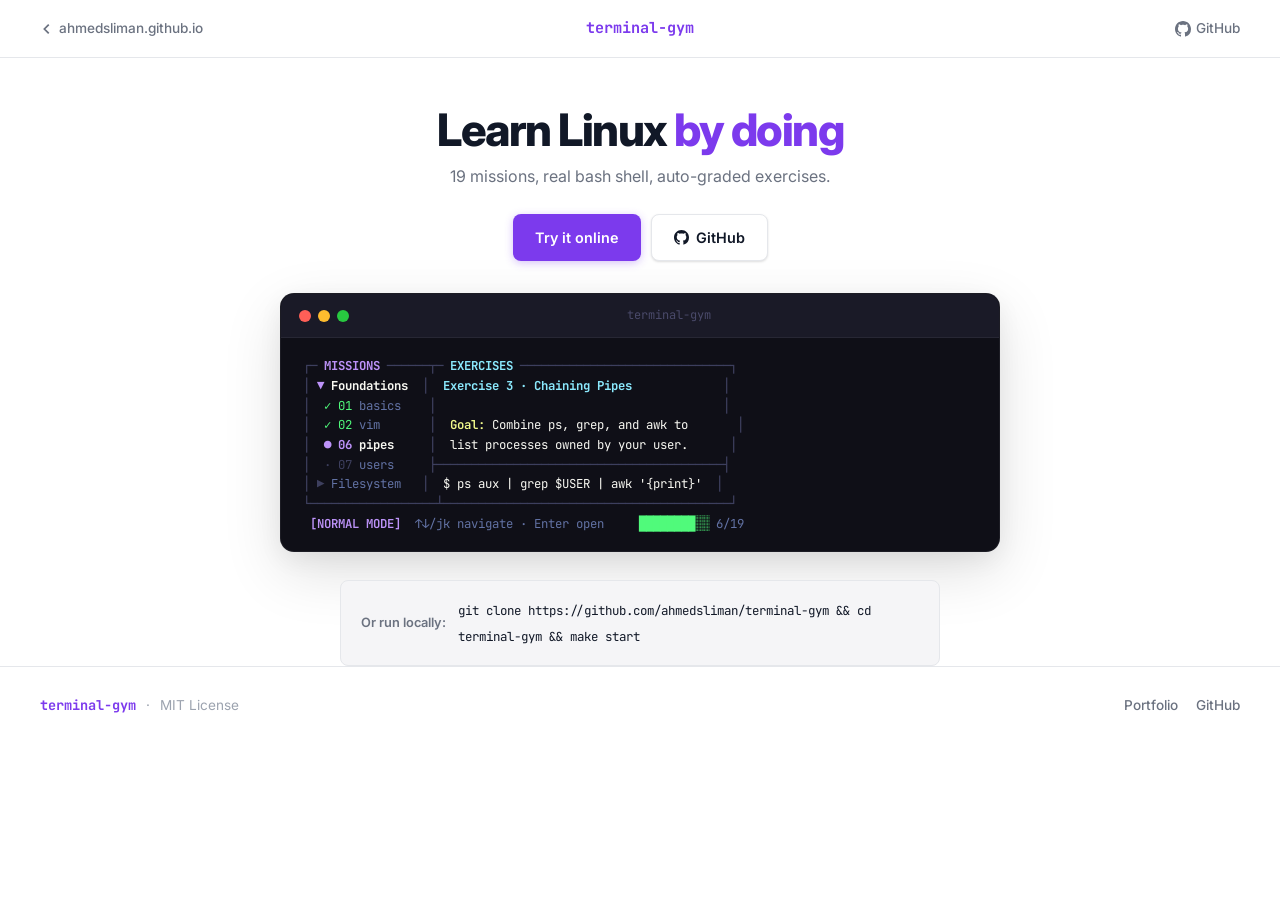
==== commit 0539db58: "Clean up local install hint — bordered inline card Co-Authored-By: Claude Opus 4.6 <noreply@anthropi" ====
--- a/docs/index.html
+++ b/docs/index.html
@@ -58,9 +58,9 @@
 
   <!-- Local install one-liner -->
   <div class="local-hint">
-    <span>Or run locally:</span>
+    <span class="local-label">Or run locally:</span>
     <div class="local-cmd">
-      <code><span class="p">$</span> git clone https://github.com/ahmedsliman/terminal-gym && cd terminal-gym && make start</code>
+      <code>git clone https://github.com/ahmedsliman/terminal-gym &amp;&amp; cd terminal-gym &amp;&amp; make start</code>
     </div>
   </div>
 
--- a/docs/style.css
+++ b/docs/style.css
@@ -114,30 +114,30 @@
 
 /* ── Local hint ─────────────────────────────────────────────────────────── */
 .local-hint {
-  max-width: 800px;
-  margin: 0 auto;
-  padding: 24px 40px;
-  text-align: center;
-  font-size: .85rem;
+  max-width: 600px;
+  margin: 28px auto 0;
+  padding: 16px 20px;
+  border: 1px solid var(--border);
+  border-radius: var(--r);
+  background: var(--bg-muted);
+  display: flex;
+  align-items: center;
+  gap: 12px;
+}
+.local-label {
+  font-size: .8rem;
+  font-weight: 600;
   color: var(--sub);
+  white-space: nowrap;
 }
 .local-cmd {
-  display: inline-block;
-  margin-top: 8px;
-  background: #0f0f17;
-  border-radius: var(--r);
-  padding: 10px 18px;
-  box-shadow: var(--shadow-sm);
+  flex: 1;
+  overflow-x: auto;
 }
 .local-cmd code {
   font-family: var(--mono);
-  font-size: .8rem;
-  color: #f8f8f2;
-}
-.local-cmd .p {
-  color: #50fa7b;
-  user-select: none;
-  margin-right: 8px;
+  font-size: .78rem;
+  color: var(--text);
 }
 .terminal {
   background: #0f0f17;
